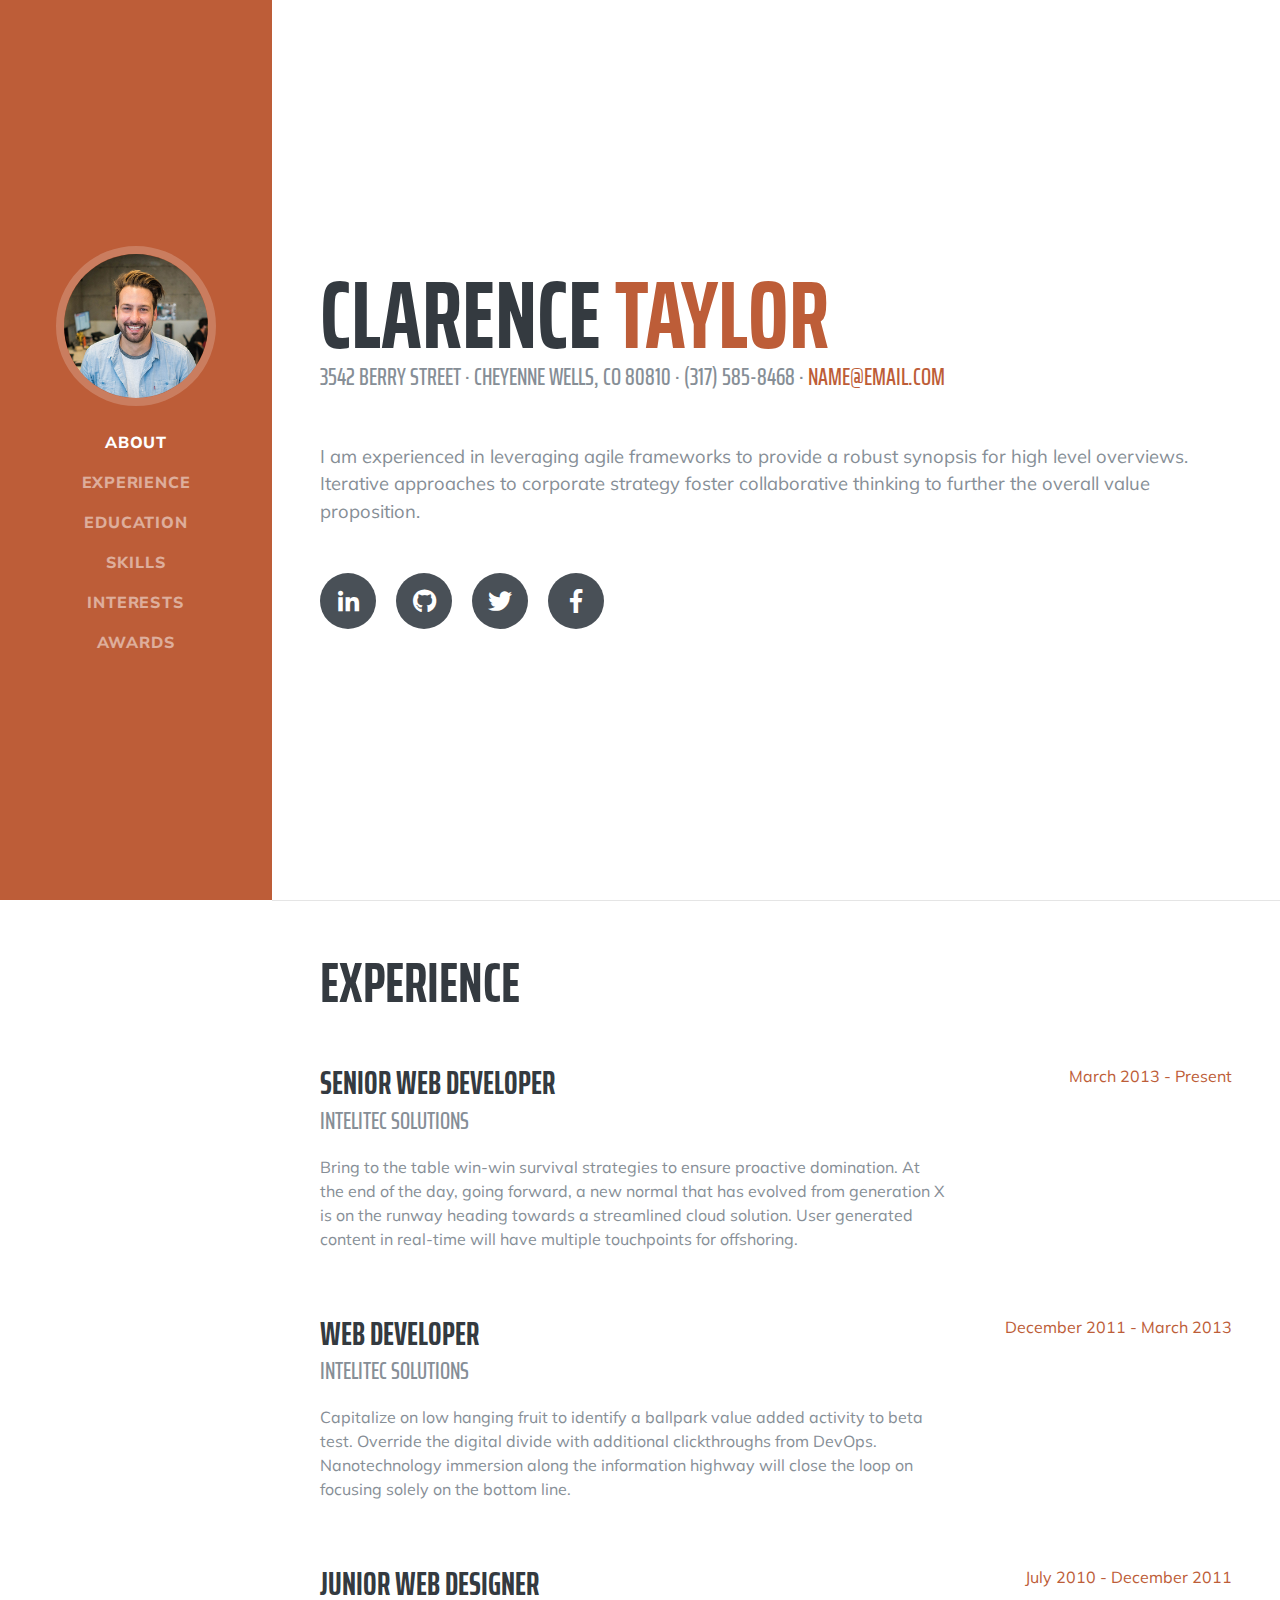
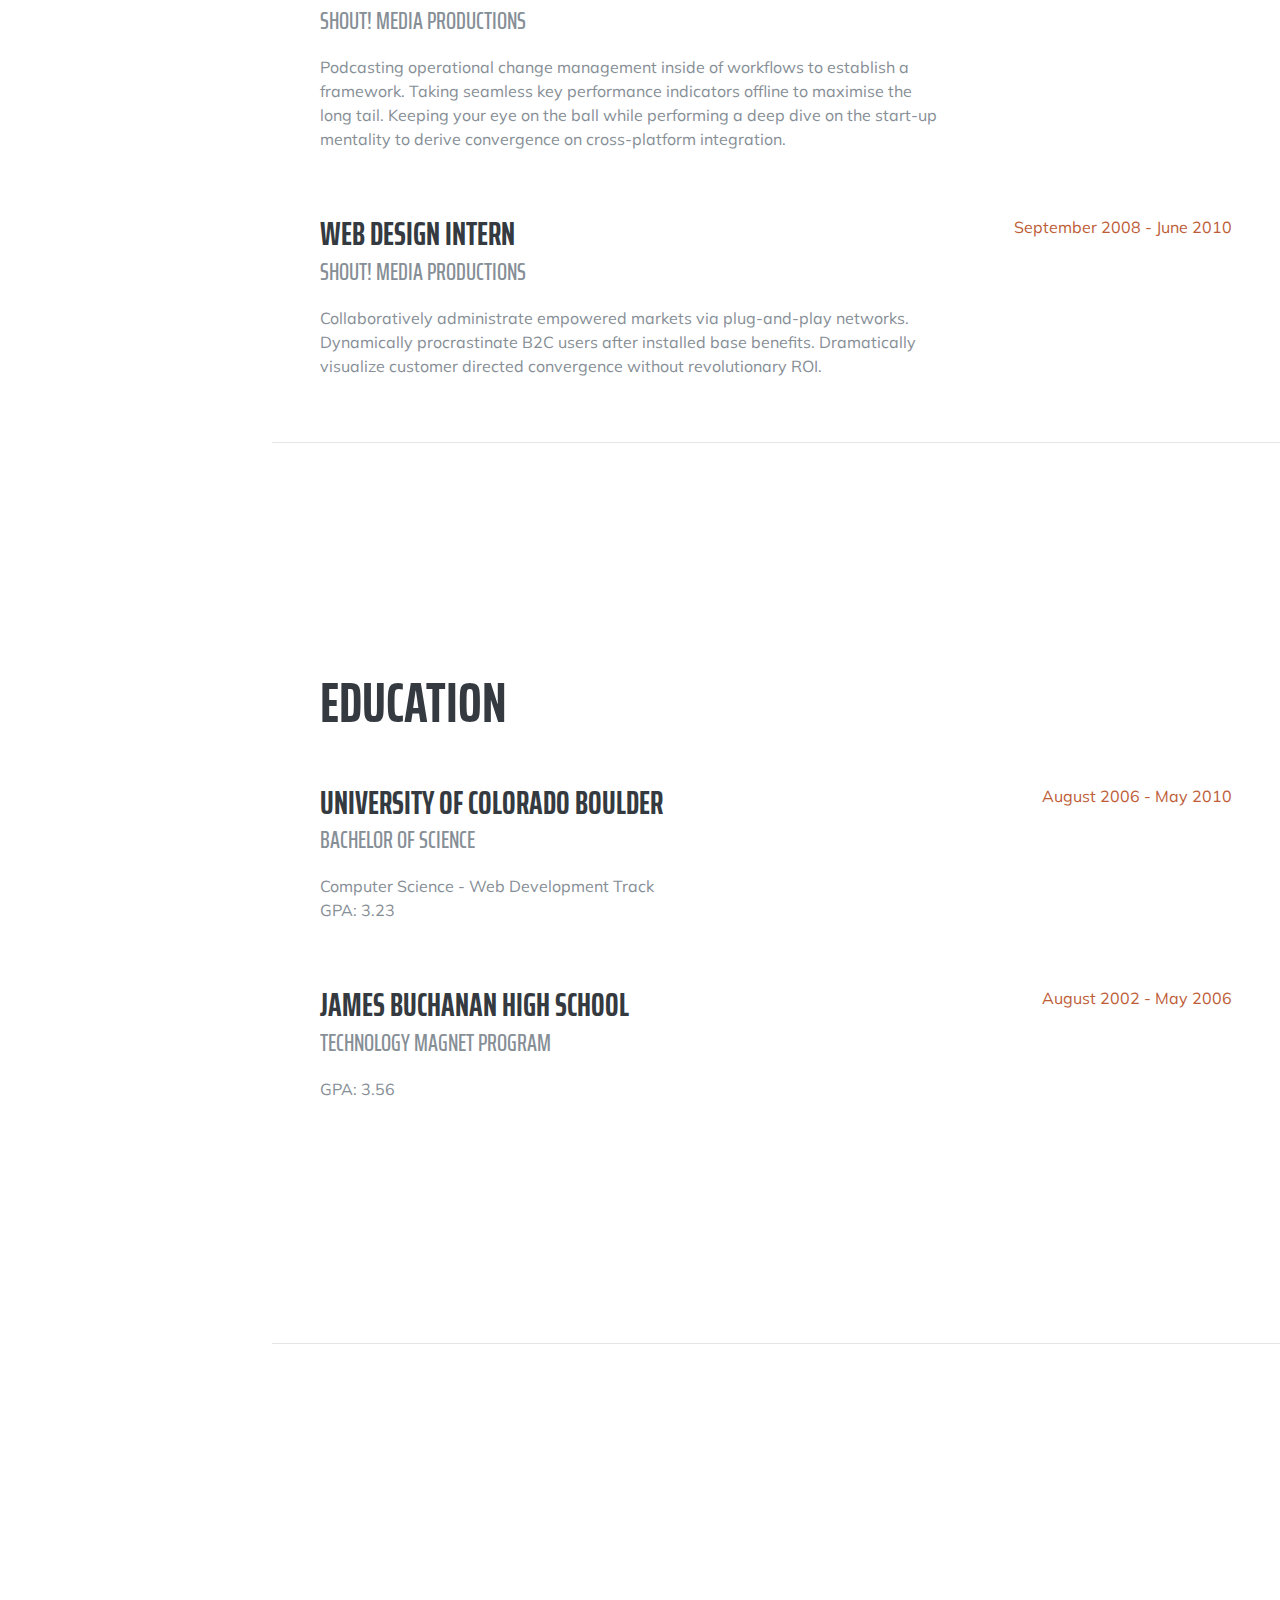
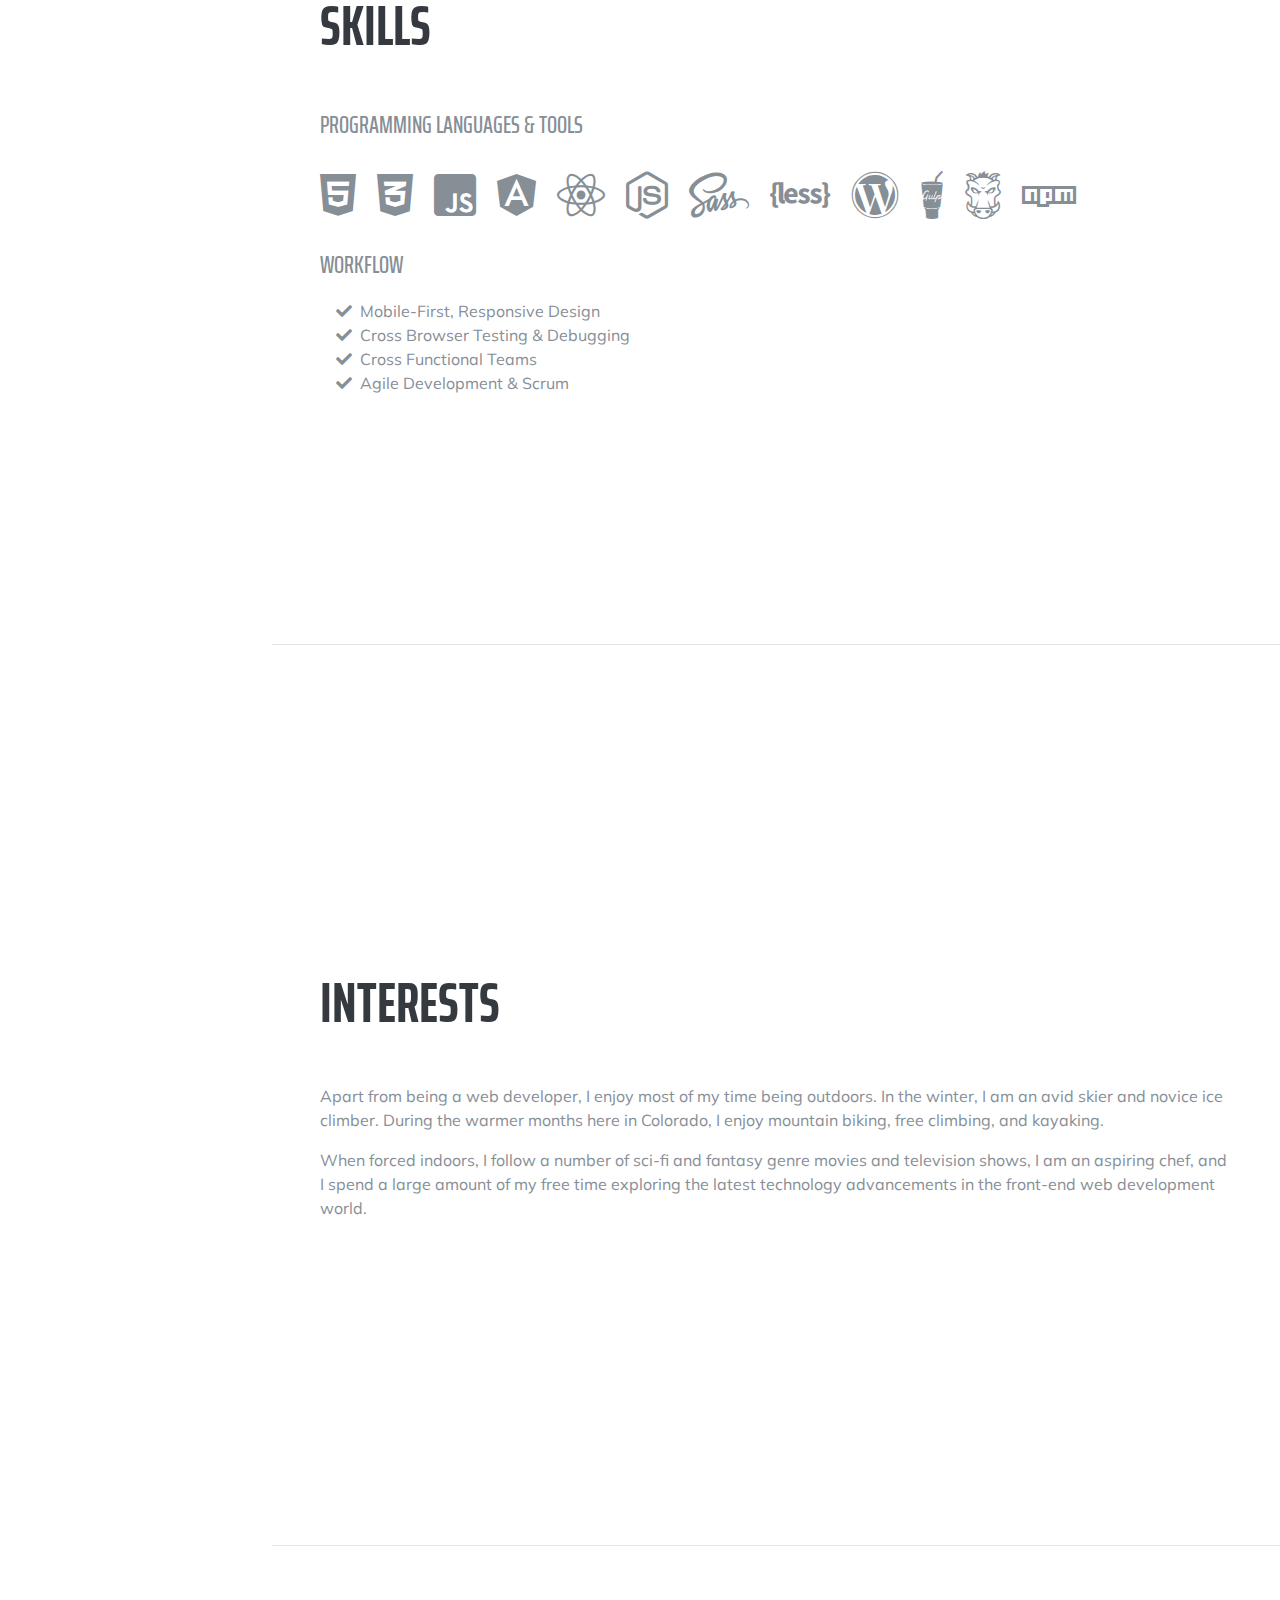
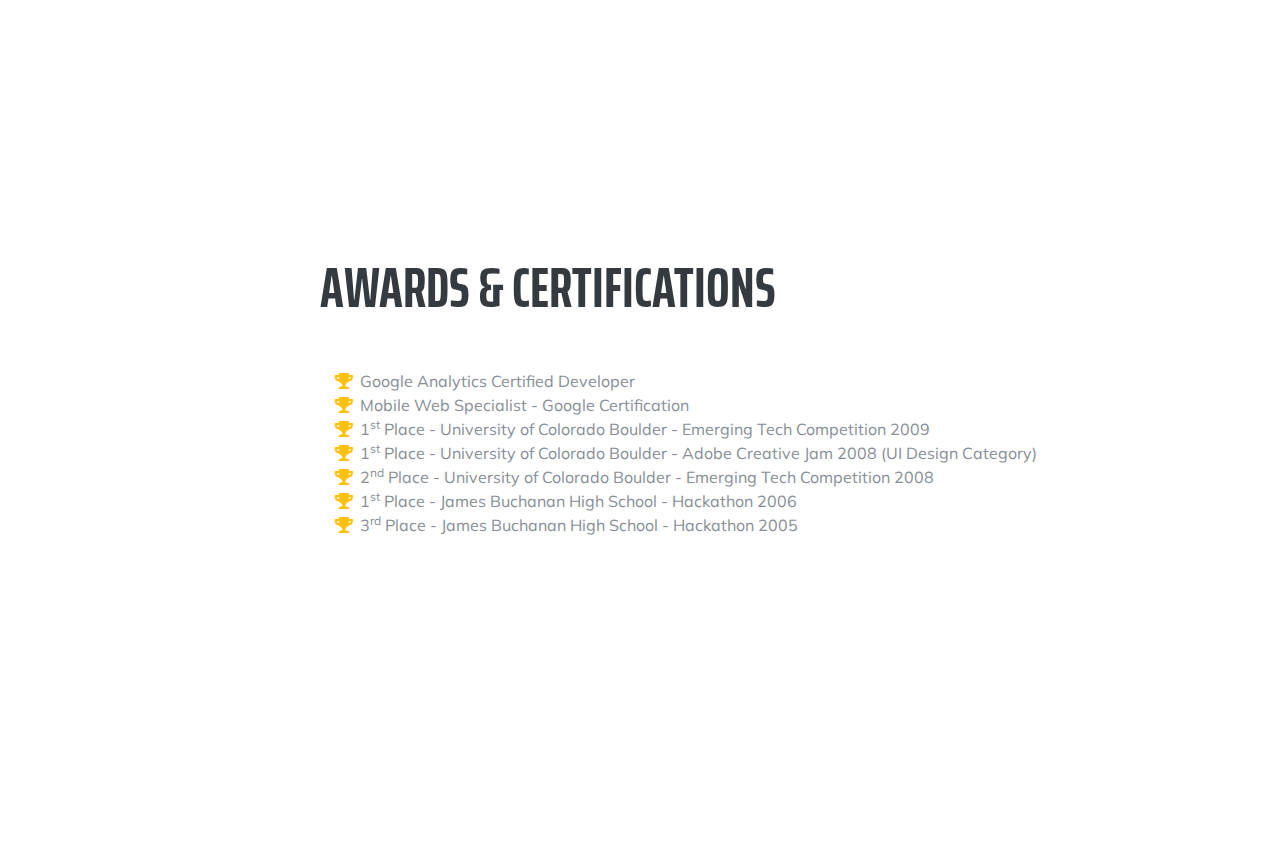
==== index.html @ ae0af5c5 "new web site from bootstrap" ====
<!DOCTYPE html>
<html lang="en">

  <head>

    <meta charset="utf-8">
    <meta name="viewport" content="width=device-width, initial-scale=1, shrink-to-fit=no">
    <meta name="description" content="">
    <meta name="author" content="">

    <title>Resume - Start Bootstrap Theme</title>

    <!-- Bootstrap core CSS -->
    <link href="vendor/bootstrap/css/bootstrap.min.css" rel="stylesheet">

    <!-- Custom fonts for this template -->
    <link href="https://fonts.googleapis.com/css?family=Saira+Extra+Condensed:500,700" rel="stylesheet">
    <link href="https://fonts.googleapis.com/css?family=Muli:400,400i,800,800i" rel="stylesheet">
    <link href="vendor/fontawesome-free/css/all.min.css" rel="stylesheet">

    <!-- Custom styles for this template -->
    <link href="css/resume.min.css" rel="stylesheet">

  </head>

  <body id="page-top">

    <nav class="navbar navbar-expand-lg navbar-dark bg-primary fixed-top" id="sideNav">
      <a class="navbar-brand js-scroll-trigger" href="#page-top">
        <span class="d-block d-lg-none">Clarence Taylor</span>
        <span class="d-none d-lg-block">
          <img class="img-fluid img-profile rounded-circle mx-auto mb-2" src="img/profile.jpg" alt="">
        </span>
      </a>
      <button class="navbar-toggler" type="button" data-toggle="collapse" data-target="#navbarSupportedContent" aria-controls="navbarSupportedContent" aria-expanded="false" aria-label="Toggle navigation">
        <span class="navbar-toggler-icon"></span>
      </button>
      <div class="collapse navbar-collapse" id="navbarSupportedContent">
        <ul class="navbar-nav">
          <li class="nav-item">
            <a class="nav-link js-scroll-trigger" href="#about">About</a>
          </li>
          <li class="nav-item">
            <a class="nav-link js-scroll-trigger" href="#experience">Experience</a>
          </li>
          <li class="nav-item">
            <a class="nav-link js-scroll-trigger" href="#education">Education</a>
          </li>
          <li class="nav-item">
            <a class="nav-link js-scroll-trigger" href="#skills">Skills</a>
          </li>
          <li class="nav-item">
            <a class="nav-link js-scroll-trigger" href="#interests">Interests</a>
          </li>
          <li class="nav-item">
            <a class="nav-link js-scroll-trigger" href="#awards">Awards</a>
          </li>
        </ul>
      </div>
    </nav>

    <div class="container-fluid p-0">

      <section class="resume-section p-3 p-lg-5 d-flex d-column" id="about">
        <div class="my-auto">
          <h1 class="mb-0">Clarence
            <span class="text-primary">Taylor</span>
          </h1>
          <div class="subheading mb-5">3542 Berry Street · Cheyenne Wells, CO 80810 · (317) 585-8468 ·
            <a href="mailto:name@email.com">name@email.com</a>
          </div>
          <p class="lead mb-5">I am experienced in leveraging agile frameworks to provide a robust synopsis for high level overviews. Iterative approaches to corporate strategy foster collaborative thinking to further the overall value proposition.</p>
          <div class="social-icons">
            <a href="#">
              <i class="fab fa-linkedin-in"></i>
            </a>
            <a href="#">
              <i class="fab fa-github"></i>
            </a>
            <a href="#">
              <i class="fab fa-twitter"></i>
            </a>
            <a href="#">
              <i class="fab fa-facebook-f"></i>
            </a>
          </div>
        </div>
      </section>

      <hr class="m-0">

      <section class="resume-section p-3 p-lg-5 d-flex flex-column" id="experience">
        <div class="my-auto">
          <h2 class="mb-5">Experience</h2>

          <div class="resume-item d-flex flex-column flex-md-row mb-5">
            <div class="resume-content mr-auto">
              <h3 class="mb-0">Senior Web Developer</h3>
              <div class="subheading mb-3">Intelitec Solutions</div>
              <p>Bring to the table win-win survival strategies to ensure proactive domination. At the end of the day, going forward, a new normal that has evolved from generation X is on the runway heading towards a streamlined cloud solution. User generated content in real-time will have multiple touchpoints for offshoring.</p>
            </div>
            <div class="resume-date text-md-right">
              <span class="text-primary">March 2013 - Present</span>
            </div>
          </div>

          <div class="resume-item d-flex flex-column flex-md-row mb-5">
            <div class="resume-content mr-auto">
              <h3 class="mb-0">Web Developer</h3>
              <div class="subheading mb-3">Intelitec Solutions</div>
              <p>Capitalize on low hanging fruit to identify a ballpark value added activity to beta test. Override the digital divide with additional clickthroughs from DevOps. Nanotechnology immersion along the information highway will close the loop on focusing solely on the bottom line.</p>
            </div>
            <div class="resume-date text-md-right">
              <span class="text-primary">December 2011 - March 2013</span>
            </div>
          </div>

          <div class="resume-item d-flex flex-column flex-md-row mb-5">
            <div class="resume-content mr-auto">
              <h3 class="mb-0">Junior Web Designer</h3>
              <div class="subheading mb-3">Shout! Media Productions</div>
              <p>Podcasting operational change management inside of workflows to establish a framework. Taking seamless key performance indicators offline to maximise the long tail. Keeping your eye on the ball while performing a deep dive on the start-up mentality to derive convergence on cross-platform integration.</p>
            </div>
            <div class="resume-date text-md-right">
              <span class="text-primary">July 2010 - December 2011</span>
            </div>
          </div>

          <div class="resume-item d-flex flex-column flex-md-row">
            <div class="resume-content mr-auto">
              <h3 class="mb-0">Web Design Intern</h3>
              <div class="subheading mb-3">Shout! Media Productions</div>
              <p>Collaboratively administrate empowered markets via plug-and-play networks. Dynamically procrastinate B2C users after installed base benefits. Dramatically visualize customer directed convergence without revolutionary ROI.</p>
            </div>
            <div class="resume-date text-md-right">
              <span class="text-primary">September 2008 - June 2010</span>
            </div>
          </div>

        </div>

      </section>

      <hr class="m-0">

      <section class="resume-section p-3 p-lg-5 d-flex flex-column" id="education">
        <div class="my-auto">
          <h2 class="mb-5">Education</h2>

          <div class="resume-item d-flex flex-column flex-md-row mb-5">
            <div class="resume-content mr-auto">
              <h3 class="mb-0">University of Colorado Boulder</h3>
              <div class="subheading mb-3">Bachelor of Science</div>
              <div>Computer Science - Web Development Track</div>
              <p>GPA: 3.23</p>
            </div>
            <div class="resume-date text-md-right">
              <span class="text-primary">August 2006 - May 2010</span>
            </div>
          </div>

          <div class="resume-item d-flex flex-column flex-md-row">
            <div class="resume-content mr-auto">
              <h3 class="mb-0">James Buchanan High School</h3>
              <div class="subheading mb-3">Technology Magnet Program</div>
              <p>GPA: 3.56</p>
            </div>
            <div class="resume-date text-md-right">
              <span class="text-primary">August 2002 - May 2006</span>
            </div>
          </div>

        </div>
      </section>

      <hr class="m-0">

      <section class="resume-section p-3 p-lg-5 d-flex flex-column" id="skills">
        <div class="my-auto">
          <h2 class="mb-5">Skills</h2>

          <div class="subheading mb-3">Programming Languages &amp; Tools</div>
          <ul class="list-inline dev-icons">
            <li class="list-inline-item">
              <i class="fab fa-html5"></i>
            </li>
            <li class="list-inline-item">
              <i class="fab fa-css3-alt"></i>
            </li>
            <li class="list-inline-item">
              <i class="fab fa-js-square"></i>
            </li>
            <li class="list-inline-item">
              <i class="fab fa-angular"></i>
            </li>
            <li class="list-inline-item">
              <i class="fab fa-react"></i>
            </li>
            <li class="list-inline-item">
              <i class="fab fa-node-js"></i>
            </li>
            <li class="list-inline-item">
              <i class="fab fa-sass"></i>
            </li>
            <li class="list-inline-item">
              <i class="fab fa-less"></i>
            </li>
            <li class="list-inline-item">
              <i class="fab fa-wordpress"></i>
            </li>
            <li class="list-inline-item">
              <i class="fab fa-gulp"></i>
            </li>
            <li class="list-inline-item">
              <i class="fab fa-grunt"></i>
            </li>
            <li class="list-inline-item">
              <i class="fab fa-npm"></i>
            </li>
          </ul>

          <div class="subheading mb-3">Workflow</div>
          <ul class="fa-ul mb-0">
            <li>
              <i class="fa-li fa fa-check"></i>
              Mobile-First, Responsive Design</li>
            <li>
              <i class="fa-li fa fa-check"></i>
              Cross Browser Testing &amp; Debugging</li>
            <li>
              <i class="fa-li fa fa-check"></i>
              Cross Functional Teams</li>
            <li>
              <i class="fa-li fa fa-check"></i>
              Agile Development &amp; Scrum</li>
          </ul>
        </div>
      </section>

      <hr class="m-0">

      <section class="resume-section p-3 p-lg-5 d-flex flex-column" id="interests">
        <div class="my-auto">
          <h2 class="mb-5">Interests</h2>
          <p>Apart from being a web developer, I enjoy most of my time being outdoors. In the winter, I am an avid skier and novice ice climber. During the warmer months here in Colorado, I enjoy mountain biking, free climbing, and kayaking.</p>
          <p class="mb-0">When forced indoors, I follow a number of sci-fi and fantasy genre movies and television shows, I am an aspiring chef, and I spend a large amount of my free time exploring the latest technology advancements in the front-end web development world.</p>
        </div>
      </section>

      <hr class="m-0">

      <section class="resume-section p-3 p-lg-5 d-flex flex-column" id="awards">
        <div class="my-auto">
          <h2 class="mb-5">Awards &amp; Certifications</h2>
          <ul class="fa-ul mb-0">
            <li>
              <i class="fa-li fa fa-trophy text-warning"></i>
              Google Analytics Certified Developer</li>
            <li>
              <i class="fa-li fa fa-trophy text-warning"></i>
              Mobile Web Specialist - Google Certification</li>
            <li>
              <i class="fa-li fa fa-trophy text-warning"></i>
              1<sup>st</sup>
              Place - University of Colorado Boulder - Emerging Tech Competition 2009</li>
            <li>
              <i class="fa-li fa fa-trophy text-warning"></i>
              1<sup>st</sup>
              Place - University of Colorado Boulder - Adobe Creative Jam 2008 (UI Design Category)</li>
            <li>
              <i class="fa-li fa fa-trophy text-warning"></i>
              2<sup>nd</sup>
              Place - University of Colorado Boulder - Emerging Tech Competition 2008</li>
            <li>
              <i class="fa-li fa fa-trophy text-warning"></i>
              1<sup>st</sup>
              Place - James Buchanan High School - Hackathon 2006</li>
            <li>
              <i class="fa-li fa fa-trophy text-warning"></i>
              3<sup>rd</sup>
              Place - James Buchanan High School - Hackathon 2005</li>
          </ul>
        </div>
      </section>

    </div>

    <!-- Bootstrap core JavaScript -->
    <script src="vendor/jquery/jquery.min.js"></script>
    <script src="vendor/bootstrap/js/bootstrap.bundle.min.js"></script>

    <!-- Plugin JavaScript -->
    <script src="vendor/jquery-easing/jquery.easing.min.js"></script>

    <!-- Custom scripts for this template -->
    <script src="js/resume.min.js"></script>

  </body>

</html>
---- vendor/fontawesome-free/css/all.min.css ----
/*!
 * Font Awesome Free 5.3.1 by @fontawesome - https://fontawesome.com
 * License - https://fontawesome.com/license/free (Icons: CC BY 4.0, Fonts: SIL OFL 1.1, Code: MIT License)
 */
.fa,.fab,.fal,.far,.fas{-moz-osx-font-smoothing:grayscale;-webkit-font-smoothing:antialiased;display:inline-block;font-style:normal;font-variant:normal;text-rendering:auto;line-height:1}.fa-lg{font-size:1.33333em;line-height:.75em;vertical-align:-.0667em}.fa-xs{font-size:.75em}.fa-sm{font-size:.875em}.fa-1x{font-size:1em}.fa-2x{font-size:2em}.fa-3x{font-size:3em}.fa-4x{font-size:4em}.fa-5x{font-size:5em}.fa-6x{font-size:6em}.fa-7x{font-size:7em}.fa-8x{font-size:8em}.fa-9x{font-size:9em}.fa-10x{font-size:10em}.fa-fw{text-align:center;width:1.25em}.fa-ul{list-style-type:none;margin-left:2.5em;padding-left:0}.fa-ul>li{position:relative}.fa-li{left:-2em;position:absolute;text-align:center;width:2em;line-height:inherit}.fa-border{border:.08em solid #eee;border-radius:.1em;padding:.2em .25em .15em}.fa-pull-left{float:left}.fa-pull-right{float:right}.fa.fa-pull-left,.fab.fa-pull-left,.fal.fa-pull-left,.far.fa-pull-left,.fas.fa-pull-left{margin-right:.3em}.fa.fa-pull-right,.fab.fa-pull-right,.fal.fa-pull-right,.far.fa-pull-right,.fas.fa-pull-right{margin-left:.3em}.fa-spin{animation:fa-spin 2s infinite linear}.fa-pulse{animation:fa-spin 1s infinite steps(8)}@keyframes fa-spin{0%{transform:rotate(0deg)}to{transform:rotate(1turn)}}.fa-rotate-90{-ms-filter:"progid:DXImageTransform.Microsoft.BasicImage(rotation=1)";transform:rotate(90deg)}.fa-rotate-180{-ms-filter:"progid:DXImageTransform.Microsoft.BasicImage(rotation=2)";transform:rotate(180deg)}.fa-rotate-270{-ms-filter:"progid:DXImageTransform.Microsoft.BasicImage(rotation=3)";transform:rotate(270deg)}.fa-flip-horizontal{-ms-filter:"progid:DXImageTransform.Microsoft.BasicImage(rotation=0, mirror=1)";transform:scaleX(-1)}.fa-flip-vertical{transform:scaleY(-1)}.fa-flip-horizontal.fa-flip-vertical,.fa-flip-vertical{-ms-filter:"progid:DXImageTransform.Microsoft.BasicImage(rotation=2, mirror=1)"}.fa-flip-horizontal.fa-flip-vertical{transform:scale(-1)}:root .fa-flip-horizontal,:root .fa-flip-vertical,:root .fa-rotate-90,:root .fa-rotate-180,:root .fa-rotate-270{-webkit-filter:none;filter:none}.fa-stack{display:inline-block;height:2em;line-height:2em;position:relative;vertical-align:middle;width:2em}.fa-stack-1x,.fa-stack-2x{left:0;position:absolute;text-align:center;width:100%}.fa-stack-1x{line-height:inherit}.fa-stack-2x{font-size:2em}.fa-inverse{color:#fff}.fa-500px:before{content:"\f26e"}.fa-accessible-icon:before{content:"\f368"}.fa-accusoft:before{content:"\f369"}.fa-ad:before{content:"\f641"}.fa-address-book:before{content:"\f2b9"}.fa-address-card:before{content:"\f2bb"}.fa-adjust:before{content:"\f042"}.fa-adn:before{content:"\f170"}.fa-adversal:before{content:"\f36a"}.fa-affiliatetheme:before{content:"\f36b"}.fa-air-freshener:before{content:"\f5d0"}.fa-algolia:before{content:"\f36c"}.fa-align-center:before{content:"\f037"}.fa-align-justify:before{content:"\f039"}.fa-align-left:before{content:"\f036"}.fa-align-right:before{content:"\f038"}.fa-alipay:before{content:"\f642"}.fa-allergies:before{content:"\f461"}.fa-amazon:before{content:"\f270"}.fa-amazon-pay:before{content:"\f42c"}.fa-ambulance:before{content:"\f0f9"}.fa-american-sign-language-interpreting:before{content:"\f2a3"}.fa-amilia:before{content:"\f36d"}.fa-anchor:before{content:"\f13d"}.fa-android:before{content:"\f17b"}.fa-angellist:before{content:"\f209"}.fa-angle-double-down:before{content:"\f103"}.fa-angle-double-left:before{content:"\f100"}.fa-angle-double-right:before{content:"\f101"}.fa-angle-double-up:before{content:"\f102"}.fa-angle-down:before{content:"\f107"}.fa-angle-left:before{content:"\f104"}.fa-angle-right:before{content:"\f105"}.fa-angle-up:before{content:"\f106"}.fa-angry:before{content:"\f556"}.fa-angrycreative:before{content:"\f36e"}.fa-angular:before{content:"\f420"}.fa-ankh:before{content:"\f644"}.fa-app-store:before{content:"\f36f"}.fa-app-store-ios:before{content:"\f370"}.fa-apper:before{content:"\f371"}.fa-apple:before{content:"\f179"}.fa-apple-alt:before{content:"\f5d1"}.fa-apple-pay:before{content:"\f415"}.fa-archive:before{content:"\f187"}.fa-archway:before{content:"\f557"}.fa-arrow-alt-circle-down:before{content:"\f358"}.fa-arrow-alt-circle-left:before{content:"\f359"}.fa-arrow-alt-circle-right:before{content:"\f35a"}.fa-arrow-alt-circle-up:before{content:"\f35b"}.fa-arrow-circle-down:before{content:"\f0ab"}.fa-arrow-circle-left:before{content:"\f0a8"}.fa-arrow-circle-right:before{content:"\f0a9"}.fa-arrow-circle-up:before{content:"\f0aa"}.fa-arrow-down:before{content:"\f063"}.fa-arrow-left:before{content:"\f060"}.fa-arrow-right:before{content:"\f061"}.fa-arrow-up:before{content:"\f062"}.fa-arrows-alt:before{content:"\f0b2"}.fa-arrows-alt-h:before{content:"\f337"}.fa-arrows-alt-v:before{content:"\f338"}.fa-assistive-listening-systems:before{content:"\f2a2"}.fa-asterisk:before{content:"\f069"}.fa-asymmetrik:before{content:"\f372"}.fa-at:before{content:"\f1fa"}.fa-atlas:before{content:"\f558"}.fa-atom:before{content:"\f5d2"}.fa-audible:before{content:"\f373"}.fa-audio-description:before{content:"\f29e"}.fa-autoprefixer:before{content:"\f41c"}.fa-avianex:before{content:"\f374"}.fa-aviato:before{content:"\f421"}.fa-award:before{content:"\f559"}.fa-aws:before{content:"\f375"}.fa-backspace:before{content:"\f55a"}.fa-backward:before{content:"\f04a"}.fa-balance-scale:before{content:"\f24e"}.fa-ban:before{content:"\f05e"}.fa-band-aid:before{content:"\f462"}.fa-bandcamp:before{content:"\f2d5"}.fa-barcode:before{content:"\f02a"}.fa-bars:before{content:"\f0c9"}.fa-baseball-ball:before{content:"\f433"}.fa-basketball-ball:before{content:"\f434"}.fa-bath:before{content:"\f2cd"}.fa-battery-empty:before{content:"\f244"}.fa-battery-full:before{content:"\f240"}.fa-battery-half:before{content:"\f242"}.fa-battery-quarter:before{content:"\f243"}.fa-battery-three-quarters:before{content:"\f241"}.fa-bed:before{content:"\f236"}.fa-beer:before{content:"\f0fc"}.fa-behance:before{content:"\f1b4"}.fa-behance-square:before{content:"\f1b5"}.fa-bell:before{content:"\f0f3"}.fa-bell-slash:before{content:"\f1f6"}.fa-bezier-curve:before{content:"\f55b"}.fa-bible:before{content:"\f647"}.fa-bicycle:before{content:"\f206"}.fa-bimobject:before{content:"\f378"}.fa-binoculars:before{content:"\f1e5"}.fa-birthday-cake:before{content:"\f1fd"}.fa-bitbucket:before{content:"\f171"}.fa-bitcoin:before{content:"\f379"}.fa-bity:before{content:"\f37a"}.fa-black-tie:before{content:"\f27e"}.fa-blackberry:before{content:"\f37b"}.fa-blender:before{content:"\f517"}.fa-blind:before{content:"\f29d"}.fa-blogger:before{content:"\f37c"}.fa-blogger-b:before{content:"\f37d"}.fa-bluetooth:before{content:"\f293"}.fa-bluetooth-b:before{content:"\f294"}.fa-bold:before{content:"\f032"}.fa-bolt:before{content:"\f0e7"}.fa-bomb:before{content:"\f1e2"}.fa-bone:before{content:"\f5d7"}.fa-bong:before{content:"\f55c"}.fa-book:before{content:"\f02d"}.fa-book-open:before{content:"\f518"}.fa-book-reader:before{content:"\f5da"}.fa-bookmark:before{content:"\f02e"}.fa-bowling-ball:before{content:"\f436"}.fa-box:before{content:"\f466"}.fa-box-open:before{content:"\f49e"}.fa-boxes:before{content:"\f468"}.fa-braille:before{content:"\f2a1"}.fa-brain:before{content:"\f5dc"}.fa-briefcase:before{content:"\f0b1"}.fa-briefcase-medical:before{content:"\f469"}.fa-broadcast-tower:before{content:"\f519"}.fa-broom:before{content:"\f51a"}.fa-brush:before{content:"\f55d"}.fa-btc:before{content:"\f15a"}.fa-bug:before{content:"\f188"}.fa-building:before{content:"\f1ad"}.fa-bullhorn:before{content:"\f0a1"}.fa-bullseye:before{content:"\f140"}.fa-burn:before{content:"\f46a"}.fa-buromobelexperte:before{content:"\f37f"}.fa-bus:before{content:"\f207"}.fa-bus-alt:before{content:"\f55e"}.fa-business-time:before{content:"\f64a"}.fa-buysellads:before{content:"\f20d"}.fa-calculator:before{content:"\f1ec"}.fa-calendar:before{content:"\f133"}.fa-calendar-alt:before{content:"\f073"}.fa-calendar-check:before{content:"\f274"}.fa-calendar-minus:before{content:"\f272"}.fa-calendar-plus:before{content:"\f271"}.fa-calendar-times:before{content:"\f273"}.fa-camera:before{content:"\f030"}.fa-camera-retro:before{content:"\f083"}.fa-cannabis:before{content:"\f55f"}.fa-capsules:before{content:"\f46b"}.fa-car:before{content:"\f1b9"}.fa-car-alt:before{content:"\f5de"}.fa-car-battery:before{content:"\f5df"}.fa-car-crash:before{content:"\f5e1"}.fa-car-side:before{content:"\f5e4"}.fa-caret-down:before{content:"\f0d7"}.fa-caret-left:before{content:"\f0d9"}.fa-caret-right:before{content:"\f0da"}.fa-caret-square-down:before{content:"\f150"}.fa-caret-square-left:before{content:"\f191"}.fa-caret-square-right:before{content:"\f152"}.fa-caret-square-up:before{content:"\f151"}.fa-caret-up:before{content:"\f0d8"}.fa-cart-arrow-down:before{content:"\f218"}.fa-cart-plus:before{content:"\f217"}.fa-cc-amazon-pay:before{content:"\f42d"}.fa-cc-amex:before{content:"\f1f3"}.fa-cc-apple-pay:before{content:"\f416"}.fa-cc-diners-club:before{content:"\f24c"}.fa-cc-discover:before{content:"\f1f2"}.fa-cc-jcb:before{content:"\f24b"}.fa-cc-mastercard:before{content:"\f1f1"}.fa-cc-paypal:before{content:"\f1f4"}.fa-cc-stripe:before{content:"\f1f5"}.fa-cc-visa:before{content:"\f1f0"}.fa-centercode:before{content:"\f380"}.fa-certificate:before{content:"\f0a3"}.fa-chalkboard:before{content:"\f51b"}.fa-chalkboard-teacher:before{content:"\f51c"}.fa-charging-station:before{content:"\f5e7"}.fa-chart-area:before{content:"\f1fe"}.fa-chart-bar:before{content:"\f080"}.fa-chart-line:before{content:"\f201"}.fa-chart-pie:before{content:"\f200"}.fa-check:before{content:"\f00c"}.fa-check-circle:before{content:"\f058"}.fa-check-double:before{content:"\f560"}.fa-check-square:before{content:"\f14a"}.fa-chess:before{content:"\f439"}.fa-chess-bishop:before{content:"\f43a"}.fa-chess-board:before{content:"\f43c"}.fa-chess-king:before{content:"\f43f"}.fa-chess-knight:before{content:"\f441"}.fa-chess-pawn:before{content:"\f443"}.fa-chess-queen:before{content:"\f445"}.fa-chess-rook:before{content:"\f447"}.fa-chevron-circle-down:before{content:"\f13a"}.fa-chevron-circle-left:before{content:"\f137"}.fa-chevron-circle-right:before{content:"\f138"}.fa-chevron-circle-up:before{content:"\f139"}.fa-chevron-down:before{content:"\f078"}.fa-chevron-left:before{content:"\f053"}.fa-chevron-right:before{content:"\f054"}.fa-chevron-up:before{content:"\f077"}.fa-child:before{content:"\f1ae"}.fa-chrome:before{content:"\f268"}.fa-church:before{content:"\f51d"}.fa-circle:before{content:"\f111"}.fa-circle-notch:before{content:"\f1ce"}.fa-city:before{content:"\f64f"}.fa-clipboard:before{content:"\f328"}.fa-clipboard-check:before{content:"\f46c"}.fa-clipboard-list:before{content:"\f46d"}.fa-clock:before{content:"\f017"}.fa-clone:before{content:"\f24d"}.fa-closed-captioning:before{content:"\f20a"}.fa-cloud:before{content:"\f0c2"}.fa-cloud-download-alt:before{content:"\f381"}.fa-cloud-upload-alt:before{content:"\f382"}.fa-cloudscale:before{content:"\f383"}.fa-cloudsmith:before{content:"\f384"}.fa-cloudversify:before{content:"\f385"}.fa-cocktail:before{content:"\f561"}.fa-code:before{content:"\f121"}.fa-code-branch:before{content:"\f126"}.fa-codepen:before{content:"\f1cb"}.fa-codiepie:before{content:"\f284"}.fa-coffee:before{content:"\f0f4"}.fa-cog:before{content:"\f013"}.fa-cogs:before{content:"\f085"}.fa-coins:before{content:"\f51e"}.fa-columns:before{content:"\f0db"}.fa-comment:before{content:"\f075"}.fa-comment-alt:before{content:"\f27a"}.fa-comment-dollar:before{content:"\f651"}.fa-comment-dots:before{content:"\f4ad"}.fa-comment-slash:before{content:"\f4b3"}.fa-comments:before{content:"\f086"}.fa-comments-dollar:before{content:"\f653"}.fa-compact-disc:before{content:"\f51f"}.fa-compass:before{content:"\f14e"}.fa-compress:before{content:"\f066"}.fa-concierge-bell:before{content:"\f562"}.fa-connectdevelop:before{content:"\f20e"}.fa-contao:before{content:"\f26d"}.fa-cookie:before{content:"\f563"}.fa-cookie-bite:before{content:"\f564"}.fa-copy:before{content:"\f0c5"}.fa-copyright:before{content:"\f1f9"}.fa-couch:before{content:"\f4b8"}.fa-cpanel:before{content:"\f388"}.fa-creative-commons:before{content:"\f25e"}.fa-creative-commons-by:before{content:"\f4e7"}.fa-creative-commons-nc:before{content:"\f4e8"}.fa-creative-commons-nc-eu:before{content:"\f4e9"}.fa-creative-commons-nc-jp:before{content:"\f4ea"}.fa-creative-commons-nd:before{content:"\f4eb"}.fa-creative-commons-pd:before{content:"\f4ec"}.fa-creative-commons-pd-alt:before{content:"\f4ed"}.fa-creative-commons-remix:before{content:"\f4ee"}.fa-creative-commons-sa:before{content:"\f4ef"}.fa-creative-commons-sampling:before{content:"\f4f0"}.fa-creative-commons-sampling-plus:before{content:"\f4f1"}.fa-creative-commons-share:before{content:"\f4f2"}.fa-credit-card:before{content:"\f09d"}.fa-crop:before{content:"\f125"}.fa-crop-alt:before{content:"\f565"}.fa-cross:before{content:"\f654"}.fa-crosshairs:before{content:"\f05b"}.fa-crow:before{content:"\f520"}.fa-crown:before{content:"\f521"}.fa-css3:before{content:"\f13c"}.fa-css3-alt:before{content:"\f38b"}.fa-cube:before{content:"\f1b2"}.fa-cubes:before{content:"\f1b3"}.fa-cut:before{content:"\f0c4"}.fa-cuttlefish:before{content:"\f38c"}.fa-d-and-d:before{content:"\f38d"}.fa-dashcube:before{content:"\f210"}.fa-database:before{content:"\f1c0"}.fa-deaf:before{content:"\f2a4"}.fa-delicious:before{content:"\f1a5"}.fa-deploydog:before{content:"\f38e"}.fa-deskpro:before{content:"\f38f"}.fa-desktop:before{content:"\f108"}.fa-deviantart:before{content:"\f1bd"}.fa-dharmachakra:before{content:"\f655"}.fa-diagnoses:before{content:"\f470"}.fa-dice:before{content:"\f522"}.fa-dice-five:before{content:"\f523"}.fa-dice-four:before{content:"\f524"}.fa-dice-one:before{content:"\f525"}.fa-dice-six:before{content:"\f526"}.fa-dice-three:before{content:"\f527"}.fa-dice-two:before{content:"\f528"}.fa-digg:before{content:"\f1a6"}.fa-digital-ocean:before{content:"\f391"}.fa-digital-tachograph:before{content:"\f566"}.fa-directions:before{content:"\f5eb"}.fa-discord:before{content:"\f392"}.fa-discourse:before{content:"\f393"}.fa-divide:before{content:"\f529"}.fa-dizzy:before{content:"\f567"}.fa-dna:before{content:"\f471"}.fa-dochub:before{content:"\f394"}.fa-docker:before{content:"\f395"}.fa-dollar-sign:before{content:"\f155"}.fa-dolly:before{content:"\f472"}.fa-dolly-flatbed:before{content:"\f474"}.fa-donate:before{content:"\f4b9"}.fa-door-closed:before{content:"\f52a"}.fa-door-open:before{content:"\f52b"}.fa-dot-circle:before{content:"\f192"}.fa-dove:before{content:"\f4ba"}.fa-download:before{content:"\f019"}.fa-draft2digital:before{content:"\f396"}.fa-drafting-compass:before{content:"\f568"}.fa-draw-polygon:before{content:"\f5ee"}.fa-dribbble:before{content:"\f17d"}.fa-dribbble-square:before{content:"\f397"}.fa-dropbox:before{content:"\f16b"}.fa-drum:before{content:"\f569"}.fa-drum-steelpan:before{content:"\f56a"}.fa-drupal:before{content:"\f1a9"}.fa-dumbbell:before{content:"\f44b"}.fa-dyalog:before{content:"\f399"}.fa-earlybirds:before{content:"\f39a"}.fa-ebay:before{content:"\f4f4"}.fa-edge:before{content:"\f282"}.fa-edit:before{content:"\f044"}.fa-eject:before{content:"\f052"}.fa-elementor:before{content:"\f430"}.fa-ellipsis-h:before{content:"\f141"}.fa-ellipsis-v:before{content:"\f142"}.fa-ello:before{content:"\f5f1"}.fa-ember:before{content:"\f423"}.fa-empire:before{content:"\f1d1"}.fa-envelope:before{content:"\f0e0"}.fa-envelope-open:before{content:"\f2b6"}.fa-envelope-open-text:before{content:"\f658"}.fa-envelope-square:before{content:"\f199"}.fa-envira:before{content:"\f299"}.fa-equals:before{content:"\f52c"}.fa-eraser:before{content:"\f12d"}.fa-erlang:before{content:"\f39d"}.fa-ethereum:before{content:"\f42e"}.fa-etsy:before{content:"\f2d7"}.fa-euro-sign:before{content:"\f153"}.fa-exchange-alt:before{content:"\f362"}.fa-exclamation:before{content:"\f12a"}.fa-exclamation-circle:before{content:"\f06a"}.fa-exclamation-triangle:before{content:"\f071"}.fa-expand:before{content:"\f065"}.fa-expand-arrows-alt:before{content:"\f31e"}.fa-expeditedssl:before{content:"\f23e"}.fa-external-link-alt:before{content:"\f35d"}.fa-external-link-square-alt:before{content:"\f360"}.fa-eye:before{content:"\f06e"}.fa-eye-dropper:before{content:"\f1fb"}.fa-eye-slash:before{content:"\f070"}.fa-facebook:before{content:"\f09a"}.fa-facebook-f:before{content:"\f39e"}.fa-facebook-messenger:before{content:"\f39f"}.fa-facebook-square:before{content:"\f082"}.fa-fast-backward:before{content:"\f049"}.fa-fast-forward:before{content:"\f050"}.fa-fax:before{content:"\f1ac"}.fa-feather:before{content:"\f52d"}.fa-feather-alt:before{content:"\f56b"}.fa-female:before{content:"\f182"}.fa-fighter-jet:before{content:"\f0fb"}.fa-file:before{content:"\f15b"}.fa-file-alt:before{content:"\f15c"}.fa-file-archive:before{content:"\f1c6"}.fa-file-audio:before{content:"\f1c7"}.fa-file-code:before{content:"\f1c9"}.fa-file-contract:before{content:"\f56c"}.fa-file-download:before{content:"\f56d"}.fa-file-excel:before{content:"\f1c3"}.fa-file-export:before{content:"\f56e"}.fa-file-image:before{content:"\f1c5"}.fa-file-import:before{content:"\f56f"}.fa-file-invoice:before{content:"\f570"}.fa-file-invoice-dollar:before{content:"\f571"}.fa-file-medical:before{content:"\f477"}.fa-file-medical-alt:before{content:"\f478"}.fa-file-pdf:before{content:"\f1c1"}.fa-file-powerpoint:before{content:"\f1c4"}.fa-file-prescription:before{content:"\f572"}.fa-file-signature:before{content:"\f573"}.fa-file-upload:before{content:"\f574"}.fa-file-video:before{content:"\f1c8"}.fa-file-word:before{content:"\f1c2"}.fa-fill:before{content:"\f575"}.fa-fill-drip:before{content:"\f576"}.fa-film:before{content:"\f008"}.fa-filter:before{content:"\f0b0"}.fa-fingerprint:before{content:"\f577"}.fa-fire:before{content:"\f06d"}.fa-fire-extinguisher:before{content:"\f134"}.fa-firefox:before{content:"\f269"}.fa-first-aid:before{content:"\f479"}.fa-first-order:before{content:"\f2b0"}.fa-first-order-alt:before{content:"\f50a"}.fa-firstdraft:before{content:"\f3a1"}.fa-fish:before{content:"\f578"}.fa-flag:before{content:"\f024"}.fa-flag-checkered:before{content:"\f11e"}.fa-flask:before{content:"\f0c3"}.fa-flickr:before{content:"\f16e"}.fa-flipboard:before{content:"\f44d"}.fa-flushed:before{content:"\f579"}.fa-fly:before{content:"\f417"}.fa-folder:before{content:"\f07b"}.fa-folder-minus:before{content:"\f65d"}.fa-folder-open:before{content:"\f07c"}.fa-folder-plus:before{content:"\f65e"}.fa-font:before{content:"\f031"}.fa-font-awesome:before{content:"\f2b4"}.fa-font-awesome-alt:before{content:"\f35c"}.fa-font-awesome-flag:before{content:"\f425"}.fa-font-awesome-logo-full:before{content:"\f4e6"}.fa-fonticons:before{content:"\f280"}.fa-fonticons-fi:before{content:"\f3a2"}.fa-football-ball:before{content:"\f44e"}.fa-fort-awesome:before{content:"\f286"}.fa-fort-awesome-alt:before{content:"\f3a3"}.fa-forumbee:before{content:"\f211"}.fa-forward:before{content:"\f04e"}.fa-foursquare:before{content:"\f180"}.fa-free-code-camp:before{content:"\f2c5"}.fa-freebsd:before{content:"\f3a4"}.fa-frog:before{content:"\f52e"}.fa-frown:before{content:"\f119"}.fa-frown-open:before{content:"\f57a"}.fa-fulcrum:before{content:"\f50b"}.fa-funnel-dollar:before{content:"\f662"}.fa-futbol:before{content:"\f1e3"}.fa-galactic-republic:before{content:"\f50c"}.fa-galactic-senate:before{content:"\f50d"}.fa-gamepad:before{content:"\f11b"}.fa-gas-pump:before{content:"\f52f"}.fa-gavel:before{content:"\f0e3"}.fa-gem:before{content:"\f3a5"}.fa-genderless:before{content:"\f22d"}.fa-get-pocket:before{content:"\f265"}.fa-gg:before{content:"\f260"}.fa-gg-circle:before{content:"\f261"}.fa-gift:before{content:"\f06b"}.fa-git:before{content:"\f1d3"}.fa-git-square:before{content:"\f1d2"}.fa-github:before{content:"\f09b"}.fa-github-alt:before{content:"\f113"}.fa-github-square:before{content:"\f092"}.fa-gitkraken:before{content:"\f3a6"}.fa-gitlab:before{content:"\f296"}.fa-gitter:before{content:"\f426"}.fa-glass-martini:before{content:"\f000"}.fa-glass-martini-alt:before{content:"\f57b"}.fa-glasses:before{content:"\f530"}.fa-glide:before{content:"\f2a5"}.fa-glide-g:before{content:"\f2a6"}.fa-globe:before{content:"\f0ac"}.fa-globe-africa:before{content:"\f57c"}.fa-globe-americas:before{content:"\f57d"}.fa-globe-asia:before{content:"\f57e"}.fa-gofore:before{content:"\f3a7"}.fa-golf-ball:before{content:"\f450"}.fa-goodreads:before{content:"\f3a8"}.fa-goodreads-g:before{content:"\f3a9"}.fa-google:before{content:"\f1a0"}.fa-google-drive:before{content:"\f3aa"}.fa-google-play:before{content:"\f3ab"}.fa-google-plus:before{content:"\f2b3"}.fa-google-plus-g:before{content:"\f0d5"}.fa-google-plus-square:before{content:"\f0d4"}.fa-google-wallet:before{content:"\f1ee"}.fa-gopuram:before{content:"\f664"}.fa-graduation-cap:before{content:"\f19d"}.fa-gratipay:before{content:"\f184"}.fa-grav:before{content:"\f2d6"}.fa-greater-than:before{content:"\f531"}.fa-greater-than-equal:before{content:"\f532"}.fa-grimace:before{content:"\f57f"}.fa-grin:before{content:"\f580"}.fa-grin-alt:before{content:"\f581"}.fa-grin-beam:before{content:"\f582"}.fa-grin-beam-sweat:before{content:"\f583"}.fa-grin-hearts:before{content:"\f584"}.fa-grin-squint:before{content:"\f585"}.fa-grin-squint-tears:before{content:"\f586"}.fa-grin-stars:before{content:"\f587"}.fa-grin-tears:before{content:"\f588"}.fa-grin-tongue:before{content:"\f589"}.fa-grin-tongue-squint:before{content:"\f58a"}.fa-grin-tongue-wink:before{content:"\f58b"}.fa-grin-wink:before{content:"\f58c"}.fa-grip-horizontal:before{content:"\f58d"}.fa-grip-vertical:before{content:"\f58e"}.fa-gripfire:before{content:"\f3ac"}.fa-grunt:before{content:"\f3ad"}.fa-gulp:before{content:"\f3ae"}.fa-h-square:before{content:"\f0fd"}.fa-hacker-news:before{content:"\f1d4"}.fa-hacker-news-square:before{content:"\f3af"}.fa-hackerrank:before{content:"\f5f7"}.fa-hamsa:before{content:"\f665"}.fa-hand-holding:before{content:"\f4bd"}.fa-hand-holding-heart:before{content:"\f4be"}.fa-hand-holding-usd:before{content:"\f4c0"}.fa-hand-lizard:before{content:"\f258"}.fa-hand-paper:before{content:"\f256"}.fa-hand-peace:before{content:"\f25b"}.fa-hand-point-down:before{content:"\f0a7"}.fa-hand-point-left:before{content:"\f0a5"}.fa-hand-point-right:before{content:"\f0a4"}.fa-hand-point-up:before{content:"\f0a6"}.fa-hand-pointer:before{content:"\f25a"}.fa-hand-rock:before{content:"\f255"}.fa-hand-scissors:before{content:"\f257"}.fa-hand-spock:before{content:"\f259"}.fa-hands:before{content:"\f4c2"}.fa-hands-helping:before{content:"\f4c4"}.fa-handshake:before{content:"\f2b5"}.fa-hashtag:before{content:"\f292"}.fa-haykal:before{content:"\f666"}.fa-hdd:before{content:"\f0a0"}.fa-heading:before{content:"\f1dc"}.fa-headphones:before{content:"\f025"}.fa-headphones-alt:before{content:"\f58f"}.fa-headset:before{content:"\f590"}.fa-heart:before{content:"\f004"}.fa-heartbeat:before{content:"\f21e"}.fa-helicopter:before{content:"\f533"}.fa-highlighter:before{content:"\f591"}.fa-hips:before{content:"\f452"}.fa-hire-a-helper:before{content:"\f3b0"}.fa-history:before{content:"\f1da"}.fa-hockey-puck:before{content:"\f453"}.fa-home:before{content:"\f015"}.fa-hooli:before{content:"\f427"}.fa-hornbill:before{content:"\f592"}.fa-hospital:before{content:"\f0f8"}.fa-hospital-alt:before{content:"\f47d"}.fa-hospital-symbol:before{content:"\f47e"}.fa-hot-tub:before{content:"\f593"}.fa-hotel:before{content:"\f594"}.fa-hotjar:before{content:"\f3b1"}.fa-hourglass:before{content:"\f254"}.fa-hourglass-end:before{content:"\f253"}.fa-hourglass-half:before{content:"\f252"}.fa-hourglass-start:before{content:"\f251"}.fa-houzz:before{content:"\f27c"}.fa-html5:before{content:"\f13b"}.fa-hubspot:before{content:"\f3b2"}.fa-i-cursor:before{content:"\f246"}.fa-id-badge:before{content:"\f2c1"}.fa-id-card:before{content:"\f2c2"}.fa-id-card-alt:before{content:"\f47f"}.fa-image:before{content:"\f03e"}.fa-images:before{content:"\f302"}.fa-imdb:before{content:"\f2d8"}.fa-inbox:before{content:"\f01c"}.fa-indent:before{content:"\f03c"}.fa-industry:before{content:"\f275"}.fa-infinity:before{content:"\f534"}.fa-info:before{content:"\f129"}.fa-info-circle:before{content:"\f05a"}.fa-instagram:before{content:"\f16d"}.fa-internet-explorer:before{content:"\f26b"}.fa-ioxhost:before{content:"\f208"}.fa-italic:before{content:"\f033"}.fa-itunes:before{content:"\f3b4"}.fa-itunes-note:before{content:"\f3b5"}.fa-java:before{content:"\f4e4"}.fa-jedi:before{content:"\f669"}.fa-jedi-order:before{content:"\f50e"}.fa-jenkins:before{content:"\f3b6"}.fa-joget:before{content:"\f3b7"}.fa-joint:before{content:"\f595"}.fa-joomla:before{content:"\f1aa"}.fa-journal-whills:before{content:"\f66a"}.fa-js:before{content:"\f3b8"}.fa-js-square:before{content:"\f3b9"}.fa-jsfiddle:before{content:"\f1cc"}.fa-kaaba:before{content:"\f66b"}.fa-kaggle:before{content:"\f5fa"}.fa-key:before{content:"\f084"}.fa-keybase:before{content:"\f4f5"}.fa-keyboard:before{content:"\f11c"}.fa-keycdn:before{content:"\f3ba"}.fa-khanda:before{content:"\f66d"}.fa-kickstarter:before{content:"\f3bb"}.fa-kickstarter-k:before{content:"\f3bc"}.fa-kiss:before{content:"\f596"}.fa-kiss-beam:before{content:"\f597"}.fa-kiss-wink-heart:before{content:"\f598"}.fa-kiwi-bird:before{content:"\f535"}.fa-korvue:before{content:"\f42f"}.fa-landmark:before{content:"\f66f"}.fa-language:before{content:"\f1ab"}.fa-laptop:before{content:"\f109"}.fa-laptop-code:before{content:"\f5fc"}.fa-laravel:before{content:"\f3bd"}.fa-lastfm:before{content:"\f202"}.fa-lastfm-square:before{content:"\f203"}.fa-laugh:before{content:"\f599"}.fa-laugh-beam:before{content:"\f59a"}.fa-laugh-squint:before{content:"\f59b"}.fa-laugh-wink:before{content:"\f59c"}.fa-layer-group:before{content:"\f5fd"}.fa-leaf:before{content:"\f06c"}.fa-leanpub:before{content:"\f212"}.fa-lemon:before{content:"\f094"}.fa-less:before{content:"\f41d"}.fa-less-than:before{content:"\f536"}.fa-less-than-equal:before{content:"\f537"}.fa-level-down-alt:before{content:"\f3be"}.fa-level-up-alt:before{content:"\f3bf"}.fa-life-ring:before{content:"\f1cd"}.fa-lightbulb:before{content:"\f0eb"}.fa-line:before{content:"\f3c0"}.fa-link:before{content:"\f0c1"}.fa-linkedin:before{content:"\f08c"}.fa-linkedin-in:before{content:"\f0e1"}.fa-linode:before{content:"\f2b8"}.fa-linux:before{content:"\f17c"}.fa-lira-sign:before{content:"\f195"}.fa-list:before{content:"\f03a"}.fa-list-alt:before{content:"\f022"}.fa-list-ol:before{content:"\f0cb"}.fa-list-ul:before{content:"\f0ca"}.fa-location-arrow:before{content:"\f124"}.fa-lock:before{content:"\f023"}.fa-lock-open:before{content:"\f3c1"}.fa-long-arrow-alt-down:before{content:"\f309"}.fa-long-arrow-alt-left:before{content:"\f30a"}.fa-long-arrow-alt-right:before{content:"\f30b"}.fa-long-arrow-alt-up:before{content:"\f30c"}.fa-low-vision:before{content:"\f2a8"}.fa-luggage-cart:before{content:"\f59d"}.fa-lyft:before{content:"\f3c3"}.fa-magento:before{content:"\f3c4"}.fa-magic:before{content:"\f0d0"}.fa-magnet:before{content:"\f076"}.fa-mail-bulk:before{content:"\f674"}.fa-mailchimp:before{content:"\f59e"}.fa-male:before{content:"\f183"}.fa-mandalorian:before{content:"\f50f"}.fa-map:before{content:"\f279"}.fa-map-marked:before{content:"\f59f"}.fa-map-marked-alt:before{content:"\f5a0"}.fa-map-marker:before{content:"\f041"}.fa-map-marker-alt:before{content:"\f3c5"}.fa-map-pin:before{content:"\f276"}.fa-map-signs:before{content:"\f277"}.fa-markdown:before{content:"\f60f"}.fa-marker:before{content:"\f5a1"}.fa-mars:before{content:"\f222"}.fa-mars-double:before{content:"\f227"}.fa-mars-stroke:before{content:"\f229"}.fa-mars-stroke-h:before{content:"\f22b"}.fa-mars-stroke-v:before{content:"\f22a"}.fa-mastodon:before{content:"\f4f6"}.fa-maxcdn:before{content:"\f136"}.fa-medal:before{content:"\f5a2"}.fa-medapps:before{content:"\f3c6"}.fa-medium:before{content:"\f23a"}.fa-medium-m:before{content:"\f3c7"}.fa-medkit:before{content:"\f0fa"}.fa-medrt:before{content:"\f3c8"}.fa-meetup:before{content:"\f2e0"}.fa-megaport:before{content:"\f5a3"}.fa-meh:before{content:"\f11a"}.fa-meh-blank:before{content:"\f5a4"}.fa-meh-rolling-eyes:before{content:"\f5a5"}.fa-memory:before{content:"\f538"}.fa-menorah:before{content:"\f676"}.fa-mercury:before{content:"\f223"}.fa-microchip:before{content:"\f2db"}.fa-microphone:before{content:"\f130"}.fa-microphone-alt:before{content:"\f3c9"}.fa-microphone-alt-slash:before{content:"\f539"}.fa-microphone-slash:before{content:"\f131"}.fa-microscope:before{content:"\f610"}.fa-microsoft:before{content:"\f3ca"}.fa-minus:before{content:"\f068"}.fa-minus-circle:before{content:"\f056"}.fa-minus-square:before{content:"\f146"}.fa-mix:before{content:"\f3cb"}.fa-mixcloud:before{content:"\f289"}.fa-mizuni:before{content:"\f3cc"}.fa-mobile:before{content:"\f10b"}.fa-mobile-alt:before{content:"\f3cd"}.fa-modx:before{content:"\f285"}.fa-monero:before{content:"\f3d0"}.fa-money-bill:before{content:"\f0d6"}.fa-money-bill-alt:before{content:"\f3d1"}.fa-money-bill-wave:before{content:"\f53a"}.fa-money-bill-wave-alt:before{content:"\f53b"}.fa-money-check:before{content:"\f53c"}.fa-money-check-alt:before{content:"\f53d"}.fa-monument:before{content:"\f5a6"}.fa-moon:before{content:"\f186"}.fa-mortar-pestle:before{content:"\f5a7"}.fa-mosque:before{content:"\f678"}.fa-motorcycle:before{content:"\f21c"}.fa-mouse-pointer:before{content:"\f245"}.fa-music:before{content:"\f001"}.fa-napster:before{content:"\f3d2"}.fa-neos:before{content:"\f612"}.fa-neuter:before{content:"\f22c"}.fa-newspaper:before{content:"\f1ea"}.fa-nimblr:before{content:"\f5a8"}.fa-nintendo-switch:before{content:"\f418"}.fa-node:before{content:"\f419"}.fa-node-js:before{content:"\f3d3"}.fa-not-equal:before{content:"\f53e"}.fa-notes-medical:before{content:"\f481"}.fa-npm:before{content:"\f3d4"}.fa-ns8:before{content:"\f3d5"}.fa-nutritionix:before{content:"\f3d6"}.fa-object-group:before{content:"\f247"}.fa-object-ungroup:before{content:"\f248"}.fa-odnoklassniki:before{content:"\f263"}.fa-odnoklassniki-square:before{content:"\f264"}.fa-oil-can:before{content:"\f613"}.fa-old-republic:before{content:"\f510"}.fa-om:before{content:"\f679"}.fa-opencart:before{content:"\f23d"}.fa-openid:before{content:"\f19b"}.fa-opera:before{content:"\f26a"}.fa-optin-monster:before{content:"\f23c"}.fa-osi:before{content:"\f41a"}.fa-outdent:before{content:"\f03b"}.fa-page4:before{content:"\f3d7"}.fa-pagelines:before{content:"\f18c"}.fa-paint-brush:before{content:"\f1fc"}.fa-paint-roller:before{content:"\f5aa"}.fa-palette:before{content:"\f53f"}.fa-palfed:before{content:"\f3d8"}.fa-pallet:before{content:"\f482"}.fa-paper-plane:before{content:"\f1d8"}.fa-paperclip:before{content:"\f0c6"}.fa-parachute-box:before{content:"\f4cd"}.fa-paragraph:before{content:"\f1dd"}.fa-parking:before{content:"\f540"}.fa-passport:before{content:"\f5ab"}.fa-pastafarianism:before{content:"\f67b"}.fa-paste:before{content:"\f0ea"}.fa-patreon:before{content:"\f3d9"}.fa-pause:before{content:"\f04c"}.fa-pause-circle:before{content:"\f28b"}.fa-paw:before{content:"\f1b0"}.fa-paypal:before{content:"\f1ed"}.fa-peace:before{content:"\f67c"}.fa-pen:before{content:"\f304"}.fa-pen-alt:before{content:"\f305"}.fa-pen-fancy:before{content:"\f5ac"}.fa-pen-nib:before{content:"\f5ad"}.fa-pen-square:before{content:"\f14b"}.fa-pencil-alt:before{content:"\f303"}.fa-pencil-ruler:before{content:"\f5ae"}.fa-people-carry:before{content:"\f4ce"}.fa-percent:before{content:"\f295"}.fa-percentage:before{content:"\f541"}.fa-periscope:before{content:"\f3da"}.fa-phabricator:before{content:"\f3db"}.fa-phoenix-framework:before{content:"\f3dc"}.fa-phoenix-squadron:before{content:"\f511"}.fa-phone:before{content:"\f095"}.fa-phone-slash:before{content:"\f3dd"}.fa-phone-square:before{content:"\f098"}.fa-phone-volume:before{content:"\f2a0"}.fa-php:before{content:"\f457"}.fa-pied-piper:before{content:"\f2ae"}.fa-pied-piper-alt:before{content:"\f1a8"}.fa-pied-piper-hat:before{content:"\f4e5"}.fa-pied-piper-pp:before{content:"\f1a7"}.fa-piggy-bank:before{content:"\f4d3"}.fa-pills:before{content:"\f484"}.fa-pinterest:before{content:"\f0d2"}.fa-pinterest-p:before{content:"\f231"}.fa-pinterest-square:before{content:"\f0d3"}.fa-place-of-worship:before{content:"\f67f"}.fa-plane:before{content:"\f072"}.fa-plane-arrival:before{content:"\f5af"}.fa-plane-departure:before{content:"\f5b0"}.fa-play:before{content:"\f04b"}.fa-play-circle:before{content:"\f144"}.fa-playstation:before{content:"\f3df"}.fa-plug:before{content:"\f1e6"}.fa-plus:before{content:"\f067"}.fa-plus-circle:before{content:"\f055"}.fa-plus-square:before{content:"\f0fe"}.fa-podcast:before{content:"\f2ce"}.fa-poll:before{content:"\f681"}.fa-poll-h:before{content:"\f682"}.fa-poo:before{content:"\f2fe"}.fa-poop:before{content:"\f619"}.fa-portrait:before{content:"\f3e0"}.fa-pound-sign:before{content:"\f154"}.fa-power-off:before{content:"\f011"}.fa-pray:before{content:"\f683"}.fa-praying-hands:before{content:"\f684"}.fa-prescription:before{content:"\f5b1"}.fa-prescription-bottle:before{content:"\f485"}.fa-prescription-bottle-alt:before{content:"\f486"}.fa-print:before{content:"\f02f"}.fa-procedures:before{content:"\f487"}.fa-product-hunt:before{content:"\f288"}.fa-project-diagram:before{content:"\f542"}.fa-pushed:before{content:"\f3e1"}.fa-puzzle-piece:before{content:"\f12e"}.fa-python:before{content:"\f3e2"}.fa-qq:before{content:"\f1d6"}.fa-qrcode:before{content:"\f029"}.fa-question:before{content:"\f128"}.fa-question-circle:before{content:"\f059"}.fa-quidditch:before{content:"\f458"}.fa-quinscape:before{content:"\f459"}.fa-quora:before{content:"\f2c4"}.fa-quote-left:before{content:"\f10d"}.fa-quote-right:before{content:"\f10e"}.fa-quran:before{content:"\f687"}.fa-r-project:before{content:"\f4f7"}.fa-random:before{content:"\f074"}.fa-ravelry:before{content:"\f2d9"}.fa-react:before{content:"\f41b"}.fa-readme:before{content:"\f4d5"}.fa-rebel:before{content:"\f1d0"}.fa-receipt:before{content:"\f543"}.fa-recycle:before{content:"\f1b8"}.fa-red-river:before{content:"\f3e3"}.fa-reddit:before{content:"\f1a1"}.fa-reddit-alien:before{content:"\f281"}.fa-reddit-square:before{content:"\f1a2"}.fa-redo:before{content:"\f01e"}.fa-redo-alt:before{content:"\f2f9"}.fa-registered:before{content:"\f25d"}.fa-rendact:before{content:"\f3e4"}.fa-renren:before{content:"\f18b"}.fa-reply:before{content:"\f3e5"}.fa-reply-all:before{content:"\f122"}.fa-replyd:before{content:"\f3e6"}.fa-researchgate:before{content:"\f4f8"}.fa-resolving:before{content:"\f3e7"}.fa-retweet:before{content:"\f079"}.fa-rev:before{content:"\f5b2"}.fa-ribbon:before{content:"\f4d6"}.fa-road:before{content:"\f018"}.fa-robot:before{content:"\f544"}.fa-rocket:before{content:"\f135"}.fa-rocketchat:before{content:"\f3e8"}.fa-rockrms:before{content:"\f3e9"}.fa-route:before{content:"\f4d7"}.fa-rss:before{content:"\f09e"}.fa-rss-square:before{content:"\f143"}.fa-ruble-sign:before{content:"\f158"}.fa-ruler:before{content:"\f545"}.fa-ruler-combined:before{content:"\f546"}.fa-ruler-horizontal:before{content:"\f547"}.fa-ruler-vertical:before{content:"\f548"}.fa-rupee-sign:before{content:"\f156"}.fa-sad-cry:before{content:"\f5b3"}.fa-sad-tear:before{content:"\f5b4"}.fa-safari:before{content:"\f267"}.fa-sass:before{content:"\f41e"}.fa-save:before{content:"\f0c7"}.fa-schlix:before{content:"\f3ea"}.fa-school:before{content:"\f549"}.fa-screwdriver:before{content:"\f54a"}.fa-scribd:before{content:"\f28a"}.fa-search:before{content:"\f002"}.fa-search-dollar:before{content:"\f688"}.fa-search-location:before{content:"\f689"}.fa-search-minus:before{content:"\f010"}.fa-search-plus:before{content:"\f00e"}.fa-searchengin:before{content:"\f3eb"}.fa-seedling:before{content:"\f4d8"}.fa-sellcast:before{content:"\f2da"}.fa-sellsy:before{content:"\f213"}.fa-server:before{content:"\f233"}.fa-servicestack:before{content:"\f3ec"}.fa-shapes:before{content:"\f61f"}.fa-share:before{content:"\f064"}.fa-share-alt:before{content:"\f1e0"}.fa-share-alt-square:before{content:"\f1e1"}.fa-share-square:before{content:"\f14d"}.fa-shekel-sign:before{content:"\f20b"}.fa-shield-alt:before{content:"\f3ed"}.fa-ship:before{content:"\f21a"}.fa-shipping-fast:before{content:"\f48b"}.fa-shirtsinbulk:before{content:"\f214"}.fa-shoe-prints:before{content:"\f54b"}.fa-shopping-bag:before{content:"\f290"}.fa-shopping-basket:before{content:"\f291"}.fa-shopping-cart:before{content:"\f07a"}.fa-shopware:before{content:"\f5b5"}.fa-shower:before{content:"\f2cc"}.fa-shuttle-van:before{content:"\f5b6"}.fa-sign:before{content:"\f4d9"}.fa-sign-in-alt:before{content:"\f2f6"}.fa-sign-language:before{content:"\f2a7"}.fa-sign-out-alt:before{content:"\f2f5"}.fa-signal:before{content:"\f012"}.fa-signature:before{content:"\f5b7"}.fa-simplybuilt:before{content:"\f215"}.fa-sistrix:before{content:"\f3ee"}.fa-sitemap:before{content:"\f0e8"}.fa-sith:before{content:"\f512"}.fa-skull:before{content:"\f54c"}.fa-skyatlas:before{content:"\f216"}.fa-skype:before{content:"\f17e"}.fa-slack:before{content:"\f198"}.fa-slack-hash:before{content:"\f3ef"}.fa-sliders-h:before{content:"\f1de"}.fa-slideshare:before{content:"\f1e7"}.fa-smile:before{content:"\f118"}.fa-smile-beam:before{content:"\f5b8"}.fa-smile-wink:before{content:"\f4da"}.fa-smoking:before{content:"\f48d"}.fa-smoking-ban:before{content:"\f54d"}.fa-snapchat:before{content:"\f2ab"}.fa-snapchat-ghost:before{content:"\f2ac"}.fa-snapchat-square:before{content:"\f2ad"}.fa-snowflake:before{content:"\f2dc"}.fa-socks:before{content:"\f696"}.fa-solar-panel:before{content:"\f5ba"}.fa-sort:before{content:"\f0dc"}.fa-sort-alpha-down:before{content:"\f15d"}.fa-sort-alpha-up:before{content:"\f15e"}.fa-sort-amount-down:before{content:"\f160"}.fa-sort-amount-up:before{content:"\f161"}.fa-sort-down:before{content:"\f0dd"}.fa-sort-numeric-down:before{content:"\f162"}.fa-sort-numeric-up:before{content:"\f163"}.fa-sort-up:before{content:"\f0de"}.fa-soundcloud:before{content:"\f1be"}.fa-spa:before{content:"\f5bb"}.fa-space-shuttle:before{content:"\f197"}.fa-speakap:before{content:"\f3f3"}.fa-spinner:before{content:"\f110"}.fa-splotch:before{content:"\f5bc"}.fa-spotify:before{content:"\f1bc"}.fa-spray-can:before{content:"\f5bd"}.fa-square:before{content:"\f0c8"}.fa-square-full:before{content:"\f45c"}.fa-square-root-alt:before{content:"\f698"}.fa-squarespace:before{content:"\f5be"}.fa-stack-exchange:before{content:"\f18d"}.fa-stack-overflow:before{content:"\f16c"}.fa-stamp:before{content:"\f5bf"}.fa-star:before{content:"\f005"}.fa-star-and-crescent:before{content:"\f699"}.fa-star-half:before{content:"\f089"}.fa-star-half-alt:before{content:"\f5c0"}.fa-star-of-david:before{content:"\f69a"}.fa-star-of-life:before{content:"\f621"}.fa-staylinked:before{content:"\f3f5"}.fa-steam:before{content:"\f1b6"}.fa-steam-square:before{content:"\f1b7"}.fa-steam-symbol:before{content:"\f3f6"}.fa-step-backward:before{content:"\f048"}.fa-step-forward:before{content:"\f051"}.fa-stethoscope:before{content:"\f0f1"}.fa-sticker-mule:before{content:"\f3f7"}.fa-sticky-note:before{content:"\f249"}.fa-stop:before{content:"\f04d"}.fa-stop-circle:before{content:"\f28d"}.fa-stopwatch:before{content:"\f2f2"}.fa-store:before{content:"\f54e"}.fa-store-alt:before{content:"\f54f"}.fa-strava:before{content:"\f428"}.fa-stream:before{content:"\f550"}.fa-street-view:before{content:"\f21d"}.fa-strikethrough:before{content:"\f0cc"}.fa-stripe:before{content:"\f429"}.fa-stripe-s:before{content:"\f42a"}.fa-stroopwafel:before{content:"\f551"}.fa-studiovinari:before{content:"\f3f8"}.fa-stumbleupon:before{content:"\f1a4"}.fa-stumbleupon-circle:before{content:"\f1a3"}.fa-subscript:before{content:"\f12c"}.fa-subway:before{content:"\f239"}.fa-suitcase:before{content:"\f0f2"}.fa-suitcase-rolling:before{content:"\f5c1"}.fa-sun:before{content:"\f185"}.fa-superpowers:before{content:"\f2dd"}.fa-superscript:before{content:"\f12b"}.fa-supple:before{content:"\f3f9"}.fa-surprise:before{content:"\f5c2"}.fa-swatchbook:before{content:"\f5c3"}.fa-swimmer:before{content:"\f5c4"}.fa-swimming-pool:before{content:"\f5c5"}.fa-synagogue:before{content:"\f69b"}.fa-sync:before{content:"\f021"}.fa-sync-alt:before{content:"\f2f1"}.fa-syringe:before{content:"\f48e"}.fa-table:before{content:"\f0ce"}.fa-table-tennis:before{content:"\f45d"}.fa-tablet:before{content:"\f10a"}.fa-tablet-alt:before{content:"\f3fa"}.fa-tablets:before{content:"\f490"}.fa-tachometer-alt:before{content:"\f3fd"}.fa-tag:before{content:"\f02b"}.fa-tags:before{content:"\f02c"}.fa-tape:before{content:"\f4db"}.fa-tasks:before{content:"\f0ae"}.fa-taxi:before{content:"\f1ba"}.fa-teamspeak:before{content:"\f4f9"}.fa-teeth:before{content:"\f62e"}.fa-teeth-open:before{content:"\f62f"}.fa-telegram:before{content:"\f2c6"}.fa-telegram-plane:before{content:"\f3fe"}.fa-tencent-weibo:before{content:"\f1d5"}.fa-terminal:before{content:"\f120"}.fa-text-height:before{content:"\f034"}.fa-text-width:before{content:"\f035"}.fa-th:before{content:"\f00a"}.fa-th-large:before{content:"\f009"}.fa-th-list:before{content:"\f00b"}.fa-the-red-yeti:before{content:"\f69d"}.fa-theater-masks:before{content:"\f630"}.fa-themeco:before{content:"\f5c6"}.fa-themeisle:before{content:"\f2b2"}.fa-thermometer:before{content:"\f491"}.fa-thermometer-empty:before{content:"\f2cb"}.fa-thermometer-full:before{content:"\f2c7"}.fa-thermometer-half:before{content:"\f2c9"}.fa-thermometer-quarter:before{content:"\f2ca"}.fa-thermometer-three-quarters:before{content:"\f2c8"}.fa-thumbs-down:before{content:"\f165"}.fa-thumbs-up:before{content:"\f164"}.fa-thumbtack:before{content:"\f08d"}.fa-ticket-alt:before{content:"\f3ff"}.fa-times:before{content:"\f00d"}.fa-times-circle:before{content:"\f057"}.fa-tint:before{content:"\f043"}.fa-tint-slash:before{content:"\f5c7"}.fa-tired:before{content:"\f5c8"}.fa-toggle-off:before{content:"\f204"}.fa-toggle-on:before{content:"\f205"}.fa-toolbox:before{content:"\f552"}.fa-tooth:before{content:"\f5c9"}.fa-torah:before{content:"\f6a0"}.fa-torii-gate:before{content:"\f6a1"}.fa-trade-federation:before{content:"\f513"}.fa-trademark:before{content:"\f25c"}.fa-traffic-light:before{content:"\f637"}.fa-train:before{content:"\f238"}.fa-transgender:before{content:"\f224"}.fa-transgender-alt:before{content:"\f225"}.fa-trash:before{content:"\f1f8"}.fa-trash-alt:before{content:"\f2ed"}.fa-tree:before{content:"\f1bb"}.fa-trello:before{content:"\f181"}.fa-tripadvisor:before{content:"\f262"}.fa-trophy:before{content:"\f091"}.fa-truck:before{content:"\f0d1"}.fa-truck-loading:before{content:"\f4de"}.fa-truck-monster:before{content:"\f63b"}.fa-truck-moving:before{content:"\f4df"}.fa-truck-pickup:before{content:"\f63c"}.fa-tshirt:before{content:"\f553"}.fa-tty:before{content:"\f1e4"}.fa-tumblr:before{content:"\f173"}.fa-tumblr-square:before{content:"\f174"}.fa-tv:before{content:"\f26c"}.fa-twitch:before{content:"\f1e8"}.fa-twitter:before{content:"\f099"}.fa-twitter-square:before{content:"\f081"}.fa-typo3:before{content:"\f42b"}.fa-uber:before{content:"\f402"}.fa-uikit:before{content:"\f403"}.fa-umbrella:before{content:"\f0e9"}.fa-umbrella-beach:before{content:"\f5ca"}.fa-underline:before{content:"\f0cd"}.fa-undo:before{content:"\f0e2"}.fa-undo-alt:before{content:"\f2ea"}.fa-uniregistry:before{content:"\f404"}.fa-universal-access:before{content:"\f29a"}.fa-university:before{content:"\f19c"}.fa-unlink:before{content:"\f127"}.fa-unlock:before{content:"\f09c"}.fa-unlock-alt:before{content:"\f13e"}.fa-untappd:before{content:"\f405"}.fa-upload:before{content:"\f093"}.fa-usb:before{content:"\f287"}.fa-user:before{content:"\f007"}.fa-user-alt:before{content:"\f406"}.fa-user-alt-slash:before{content:"\f4fa"}.fa-user-astronaut:before{content:"\f4fb"}.fa-user-check:before{content:"\f4fc"}.fa-user-circle:before{content:"\f2bd"}.fa-user-clock:before{content:"\f4fd"}.fa-user-cog:before{content:"\f4fe"}.fa-user-edit:before{content:"\f4ff"}.fa-user-friends:before{content:"\f500"}.fa-user-graduate:before{content:"\f501"}.fa-user-lock:before{content:"\f502"}.fa-user-md:before{content:"\f0f0"}.fa-user-minus:before{content:"\f503"}.fa-user-ninja:before{content:"\f504"}.fa-user-plus:before{content:"\f234"}.fa-user-secret:before{content:"\f21b"}.fa-user-shield:before{content:"\f505"}.fa-user-slash:before{content:"\f506"}.fa-user-tag:before{content:"\f507"}.fa-user-tie:before{content:"\f508"}.fa-user-times:before{content:"\f235"}.fa-users:before{content:"\f0c0"}.fa-users-cog:before{content:"\f509"}.fa-ussunnah:before{content:"\f407"}.fa-utensil-spoon:before{content:"\f2e5"}.fa-utensils:before{content:"\f2e7"}.fa-vaadin:before{content:"\f408"}.fa-vector-square:before{content:"\f5cb"}.fa-venus:before{content:"\f221"}.fa-venus-double:before{content:"\f226"}.fa-venus-mars:before{content:"\f228"}.fa-viacoin:before{content:"\f237"}.fa-viadeo:before{content:"\f2a9"}.fa-viadeo-square:before{content:"\f2aa"}.fa-vial:before{content:"\f492"}.fa-vials:before{content:"\f493"}.fa-viber:before{content:"\f409"}.fa-video:before{content:"\f03d"}.fa-video-slash:before{content:"\f4e2"}.fa-vihara:before{content:"\f6a7"}.fa-vimeo:before{content:"\f40a"}.fa-vimeo-square:before{content:"\f194"}.fa-vimeo-v:before{content:"\f27d"}.fa-vine:before{content:"\f1ca"}.fa-vk:before{content:"\f189"}.fa-vnv:before{content:"\f40b"}.fa-volleyball-ball:before{content:"\f45f"}.fa-volume-down:before{content:"\f027"}.fa-volume-off:before{content:"\f026"}.fa-volume-up:before{content:"\f028"}.fa-vuejs:before{content:"\f41f"}.fa-walking:before{content:"\f554"}.fa-wallet:before{content:"\f555"}.fa-warehouse:before{content:"\f494"}.fa-weebly:before{content:"\f5cc"}.fa-weibo:before{content:"\f18a"}.fa-weight:before{content:"\f496"}.fa-weight-hanging:before{content:"\f5cd"}.fa-weixin:before{content:"\f1d7"}.fa-whatsapp:before{content:"\f232"}.fa-whatsapp-square:before{content:"\f40c"}.fa-wheelchair:before{content:"\f193"}.fa-whmcs:before{content:"\f40d"}.fa-wifi:before{content:"\f1eb"}.fa-wikipedia-w:before{content:"\f266"}.fa-window-close:before{content:"\f410"}.fa-window-maximize:before{content:"\f2d0"}.fa-window-minimize:before{content:"\f2d1"}.fa-window-restore:before{content:"\f2d2"}.fa-windows:before{content:"\f17a"}.fa-wine-glass:before{content:"\f4e3"}.fa-wine-glass-alt:before{content:"\f5ce"}.fa-wix:before{content:"\f5cf"}.fa-wolf-pack-battalion:before{content:"\f514"}.fa-won-sign:before{content:"\f159"}.fa-wordpress:before{content:"\f19a"}.fa-wordpress-simple:before{content:"\f411"}.fa-wpbeginner:before{content:"\f297"}.fa-wpexplorer:before{content:"\f2de"}.fa-wpforms:before{content:"\f298"}.fa-wrench:before{content:"\f0ad"}.fa-x-ray:before{content:"\f497"}.fa-xbox:before{content:"\f412"}.fa-xing:before{content:"\f168"}.fa-xing-square:before{content:"\f169"}.fa-y-combinator:before{content:"\f23b"}.fa-yahoo:before{content:"\f19e"}.fa-yandex:before{content:"\f413"}.fa-yandex-international:before{content:"\f414"}.fa-yelp:before{content:"\f1e9"}.fa-yen-sign:before{content:"\f157"}.fa-yin-yang:before{content:"\f6ad"}.fa-yoast:before{content:"\f2b1"}.fa-youtube:before{content:"\f167"}.fa-youtube-square:before{content:"\f431"}.fa-zhihu:before{content:"\f63f"}.sr-only{border:0;clip:rect(0,0,0,0);height:1px;margin:-1px;overflow:hidden;padding:0;position:absolute;width:1px}.sr-only-focusable:active,.sr-only-focusable:focus{clip:auto;height:auto;margin:0;overflow:visible;position:static;width:auto}@font-face{font-family:"Font Awesome 5 Brands";font-style:normal;font-weight:normal;src:url(../webfonts/fa-brands-400.eot);src:url(../webfonts/fa-brands-400.eot?#iefix) format("embedded-opentype"),url(../webfonts/fa-brands-400.woff2) format("woff2"),url(../webfonts/fa-brands-400.woff) format("woff"),url(../webfonts/fa-brands-400.ttf) format("truetype"),url(../webfonts/fa-brands-400.svg#fontawesome) format("svg")}.fab{font-family:"Font Awesome 5 Brands"}@font-face{font-family:"Font Awesome 5 Free";font-style:normal;font-weight:400;src:url(../webfonts/fa-regular-400.eot);src:url(../webfonts/fa-regular-400.eot?#iefix) format("embedded-opentype"),url(../webfonts/fa-regular-400.woff2) format("woff2"),url(../webfonts/fa-regular-400.woff) format("woff"),url(../webfonts/fa-regular-400.ttf) format("truetype"),url(../webfonts/fa-regular-400.svg#fontawesome) format("svg")}.far{font-weight:400}@font-face{font-family:"Font Awesome 5 Free";font-style:normal;font-weight:900;src:url(../webfonts/fa-solid-900.eot);src:url(../webfonts/fa-solid-900.eot?#iefix) format("embedded-opentype"),url(../webfonts/fa-solid-900.woff2) format("woff2"),url(../webfonts/fa-solid-900.woff) format("woff"),url(../webfonts/fa-solid-900.ttf) format("truetype"),url(../webfonts/fa-solid-900.svg#fontawesome) format("svg")}.fa,.far,.fas{font-family:"Font Awesome 5 Free"}.fa,.fas{font-weight:900}
---- css/resume.min.css ----
/*!
 * Start Bootstrap - Resume v5.0.2 (https://startbootstrap.com/template-overviews/resume)
 * Copyright 2013-2018 Start Bootstrap
 * Licensed under MIT (https://github.com/BlackrockDigital/startbootstrap-resume/blob/master/LICENSE)
 */body{font-family:Muli,-apple-system,BlinkMacSystemFont,'Segoe UI',Roboto,'Helvetica Neue',Arial,sans-serif,'Apple Color Emoji','Segoe UI Emoji','Segoe UI Symbol','Noto Color Emoji';padding-top:54px;color:#868e96}@media (min-width:992px){body{padding-top:0;padding-left:17rem}}h1,h2,h3,h4,h5,h6{font-family:'Saira Extra Condensed',-apple-system,BlinkMacSystemFont,'Segoe UI',Roboto,'Helvetica Neue',Arial,sans-serif,'Apple Color Emoji','Segoe UI Emoji','Segoe UI Symbol','Noto Color Emoji';font-weight:700;text-transform:uppercase;color:#343a40}h1{font-size:6rem;line-height:5.5rem}h2{font-size:3.5rem}h3{font-size:2rem}p.lead{font-size:1.15rem;font-weight:400}.subheading{text-transform:uppercase;font-weight:500;font-family:'Saira Extra Condensed',-apple-system,BlinkMacSystemFont,'Segoe UI',Roboto,'Helvetica Neue',Arial,sans-serif,'Apple Color Emoji','Segoe UI Emoji','Segoe UI Symbol','Noto Color Emoji';font-size:1.5rem}.social-icons a{display:inline-block;height:3.5rem;width:3.5rem;background-color:#495057;color:#fff!important;border-radius:100%;text-align:center;font-size:1.5rem;line-height:3.5rem;margin-right:1rem}.social-icons a:last-child{margin-right:0}.social-icons a:hover{background-color:#bd5d38}.dev-icons{font-size:3rem}.dev-icons .list-inline-item i:hover{color:#bd5d38}#sideNav .navbar-nav .nav-item .nav-link{font-weight:800;letter-spacing:.05rem;text-transform:uppercase}#sideNav .navbar-toggler:focus{outline-color:#d48a6e}@media (min-width:992px){#sideNav{text-align:center;position:fixed;top:0;left:0;display:-webkit-box;display:-ms-flexbox;display:flex;-webkit-box-orient:vertical;-webkit-box-direction:normal;-ms-flex-direction:column;flex-direction:column;width:17rem;height:100vh}#sideNav .navbar-brand{display:-webkit-box;display:-ms-flexbox;display:flex;margin:auto auto 0;padding:.5rem}#sideNav .navbar-brand .img-profile{max-width:10rem;max-height:10rem;border:.5rem solid rgba(255,255,255,.2)}#sideNav .navbar-collapse{display:-webkit-box;display:-ms-flexbox;display:flex;-webkit-box-align:start;-ms-flex-align:start;align-items:flex-start;-webkit-box-flex:0;-ms-flex-positive:0;flex-grow:0;width:100%;margin-bottom:auto}#sideNav .navbar-collapse .navbar-nav{-webkit-box-orient:vertical;-webkit-box-direction:normal;-ms-flex-direction:column;flex-direction:column;width:100%}#sideNav .navbar-collapse .navbar-nav .nav-item{display:block}#sideNav .navbar-collapse .navbar-nav .nav-item .nav-link{display:block}}section.resume-section{padding-top:5rem!important;padding-bottom:5rem!important;max-width:75rem}section.resume-section .resume-item .resume-date{min-width:none}@media (min-width:768px){section.resume-section{min-height:100vh}section.resume-section .resume-item .resume-date{min-width:18rem}}@media (min-width:992px){section.resume-section{padding-top:3rem!important;padding-bottom:3rem!important}}.bg-primary{background-color:#bd5d38!important}.text-primary{color:#bd5d38!important}a{color:#bd5d38}a:active,a:focus,a:hover{color:#824027}
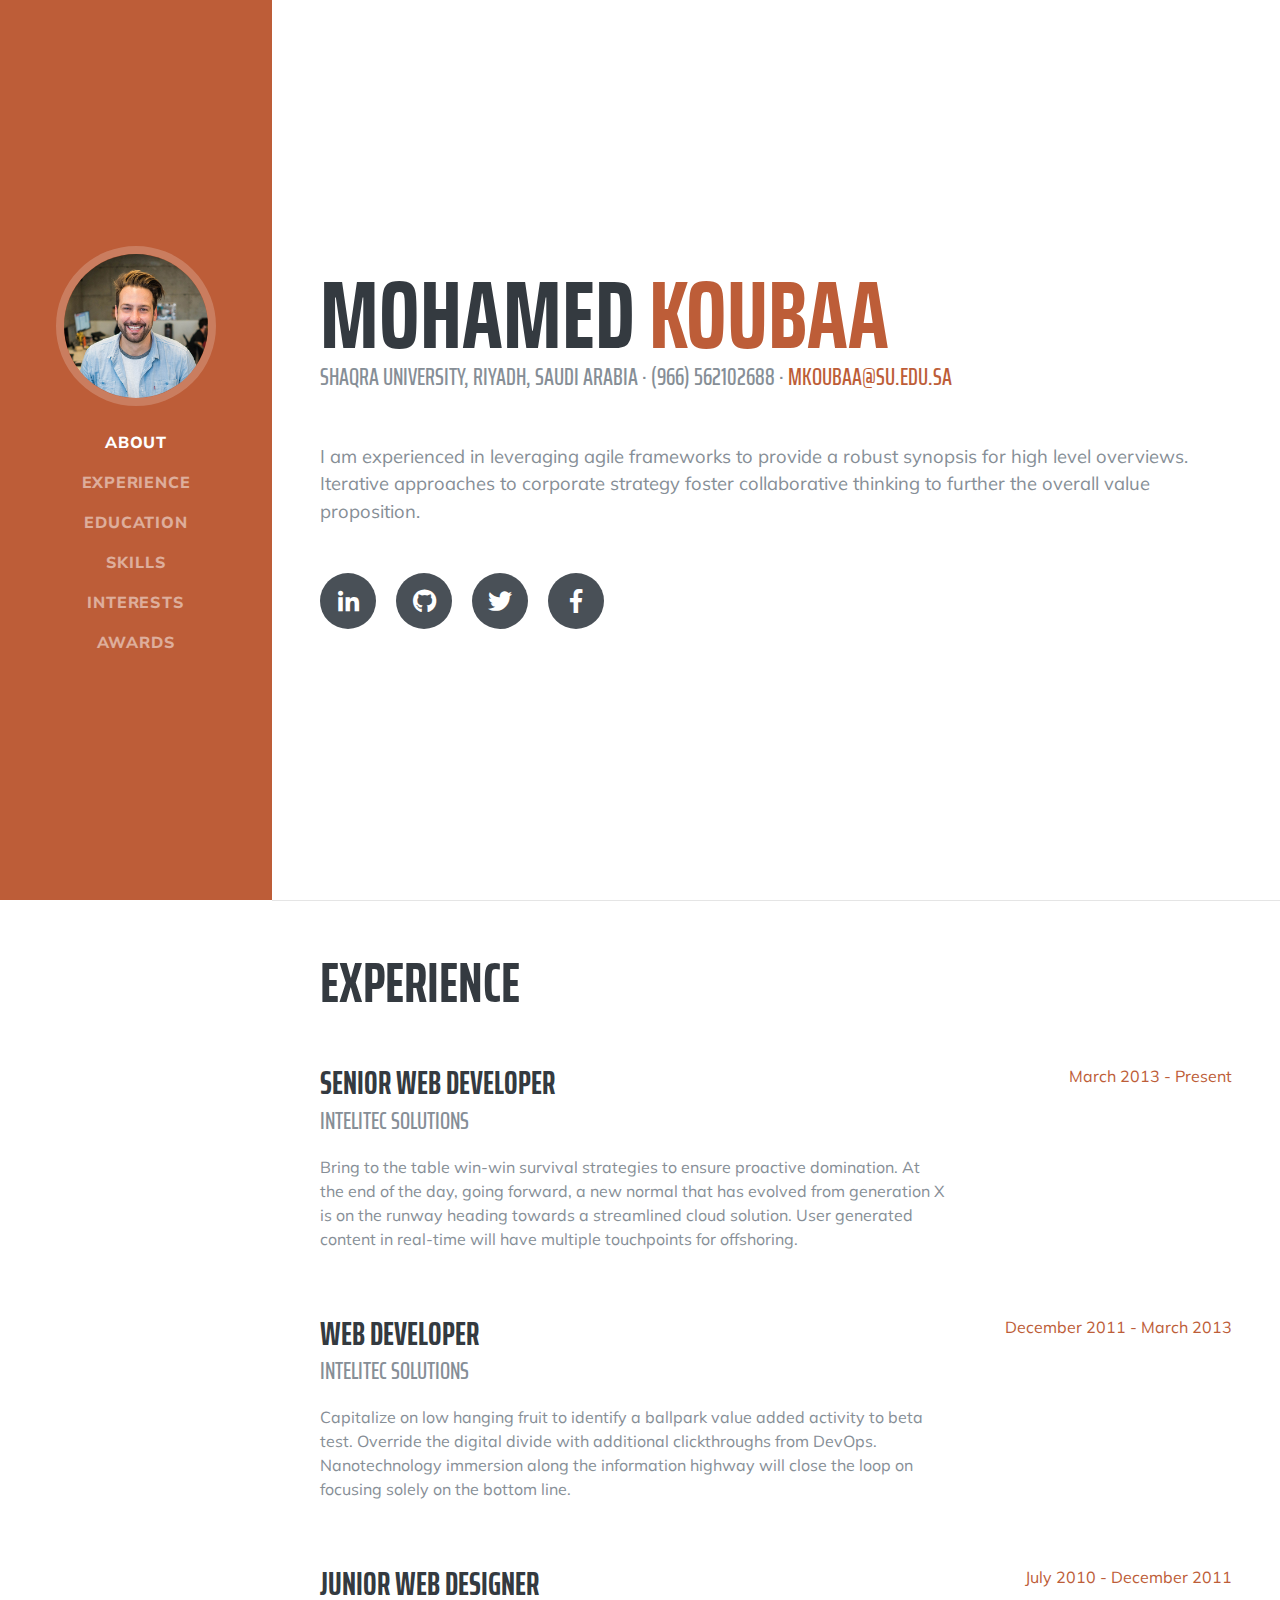
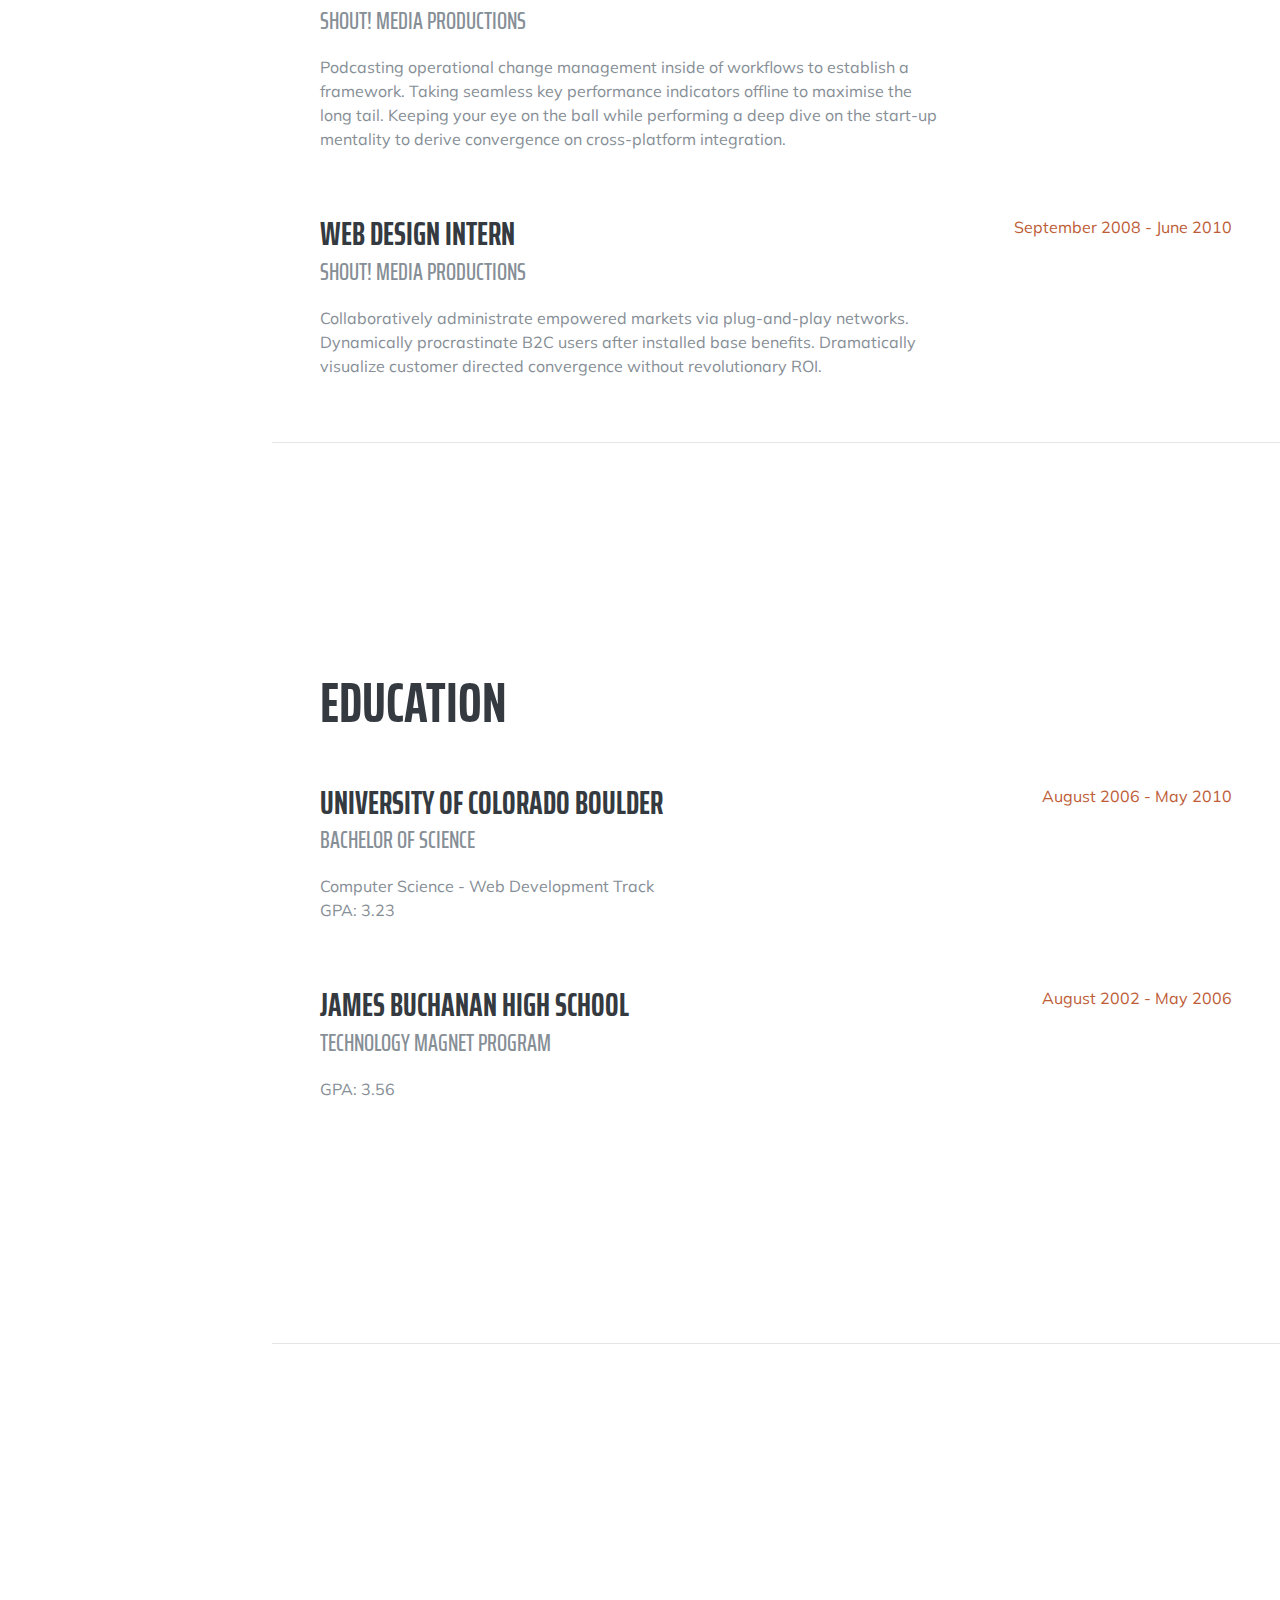
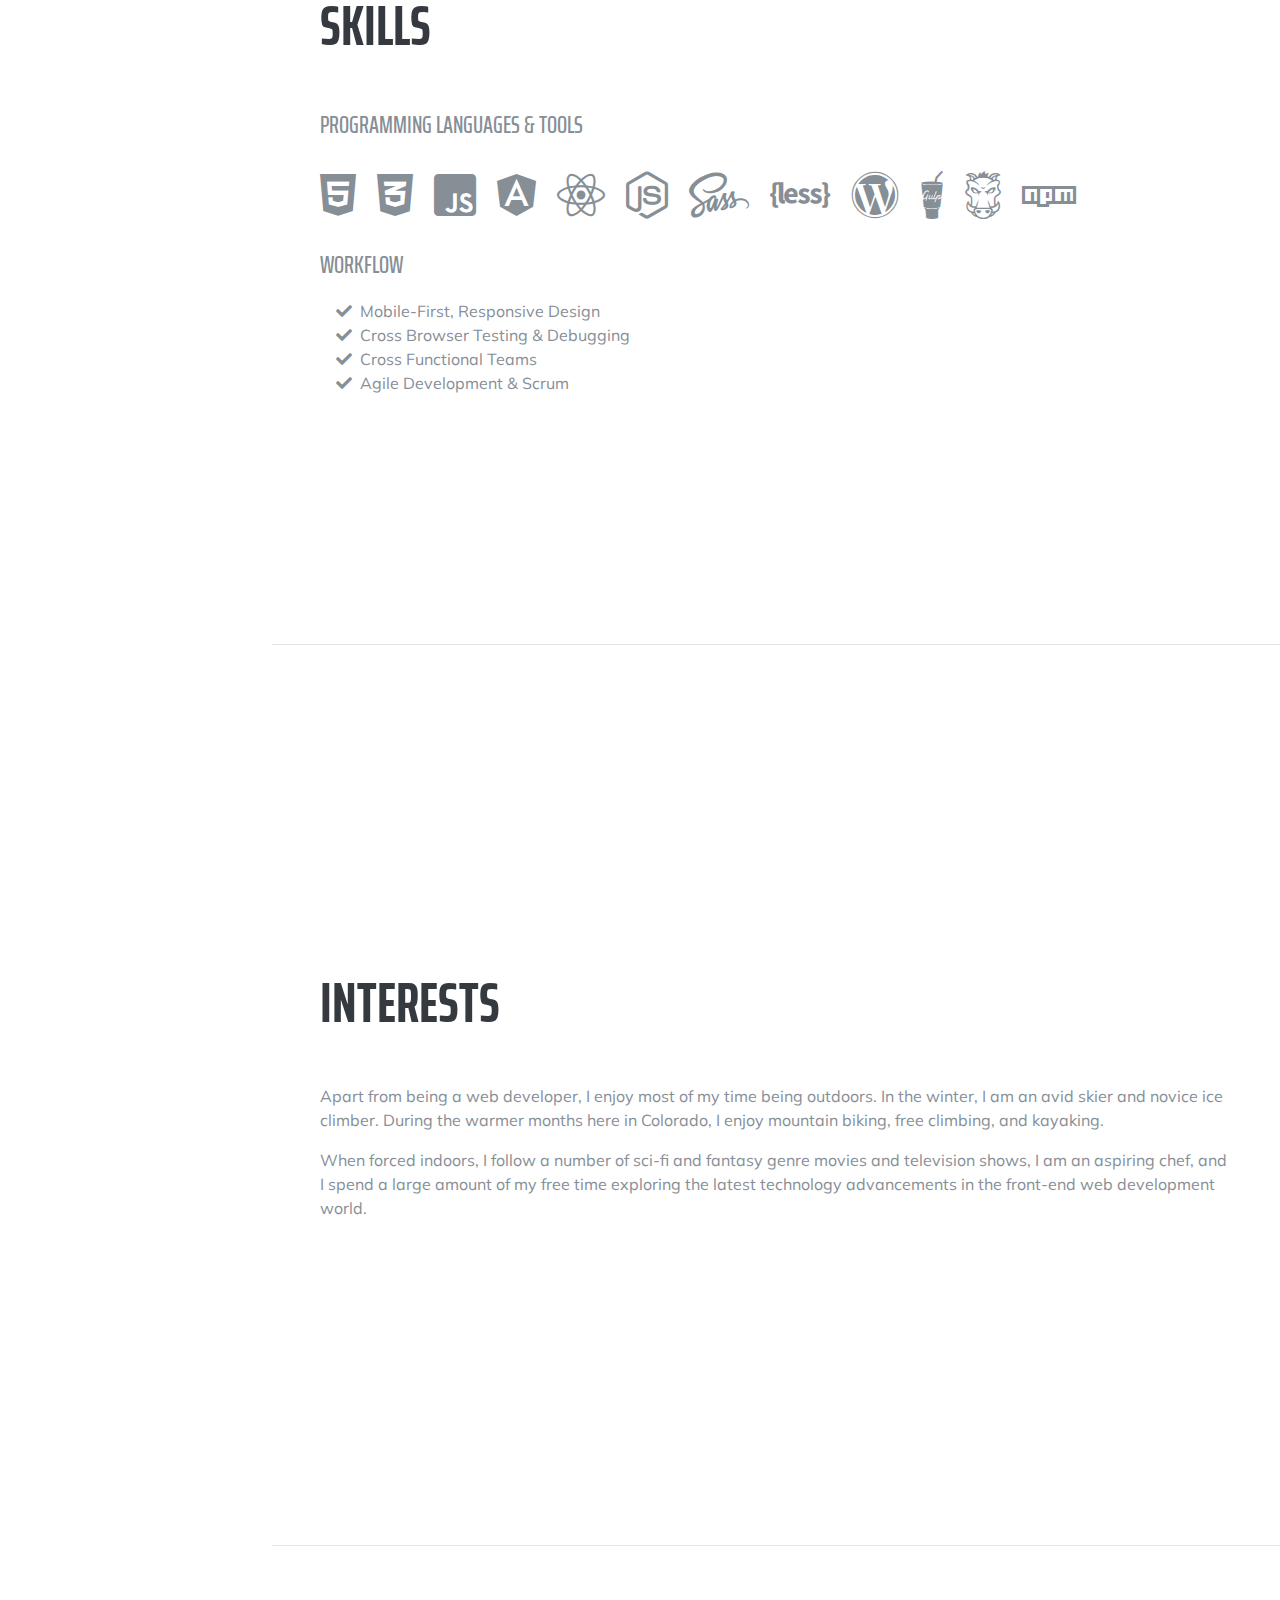
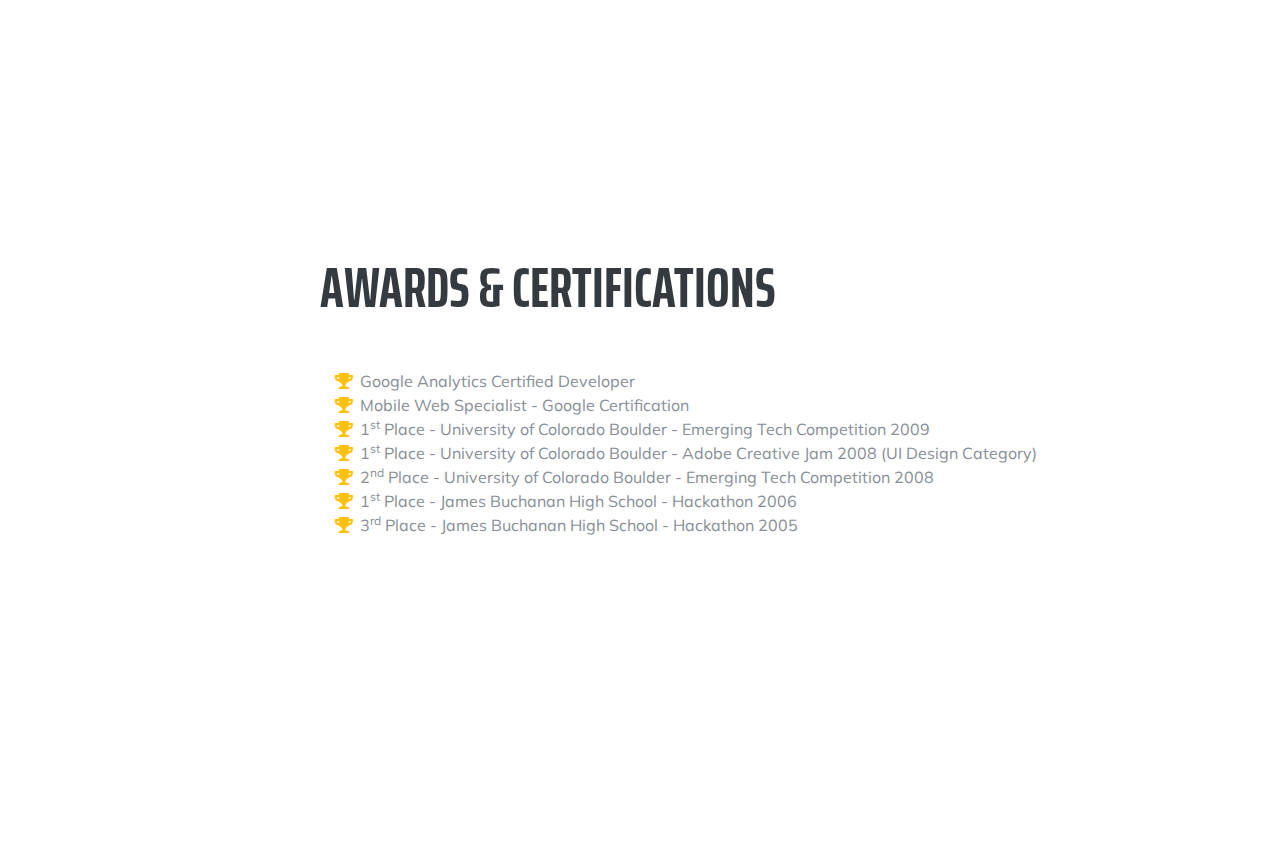
==== commit 183edf11: "index.html modified2" ====
--- a/index.html
+++ b/index.html
@@ -27,7 +27,7 @@
 
     <nav class="navbar navbar-expand-lg navbar-dark bg-primary fixed-top" id="sideNav">
       <a class="navbar-brand js-scroll-trigger" href="#page-top">
-        <span class="d-block d-lg-none">Clarence Taylor</span>
+        <span class="d-block d-lg-none">Mohamed KOUBAA</span>
         <span class="d-none d-lg-block">
           <img class="img-fluid img-profile rounded-circle mx-auto mb-2" src="img/profile.jpg" alt="">
         </span>
@@ -63,11 +63,11 @@
 
       <section class="resume-section p-3 p-lg-5 d-flex d-column" id="about">
         <div class="my-auto">
-          <h1 class="mb-0">Clarence
-            <span class="text-primary">Taylor</span>
+          <h1 class="mb-0">Mohamed
+            <span class="text-primary">KOUBAA</span>
           </h1>
-          <div class="subheading mb-5">3542 Berry Street · Cheyenne Wells, CO 80810 · (317) 585-8468 ·
-            <a href="mailto:name@email.com">name@email.com</a>
+          <div class="subheading mb-5">Shaqra University, Riyadh, Saudi Arabia · (966) 562102688 ·
+            <a href="mailto:name@email.com">mkoubaa@su.edu.sa</a>
           </div>
           <p class="lead mb-5">I am experienced in leveraging agile frameworks to provide a robust synopsis for high level overviews. Iterative approaches to corporate strategy foster collaborative thinking to further the overall value proposition.</p>
           <div class="social-icons">
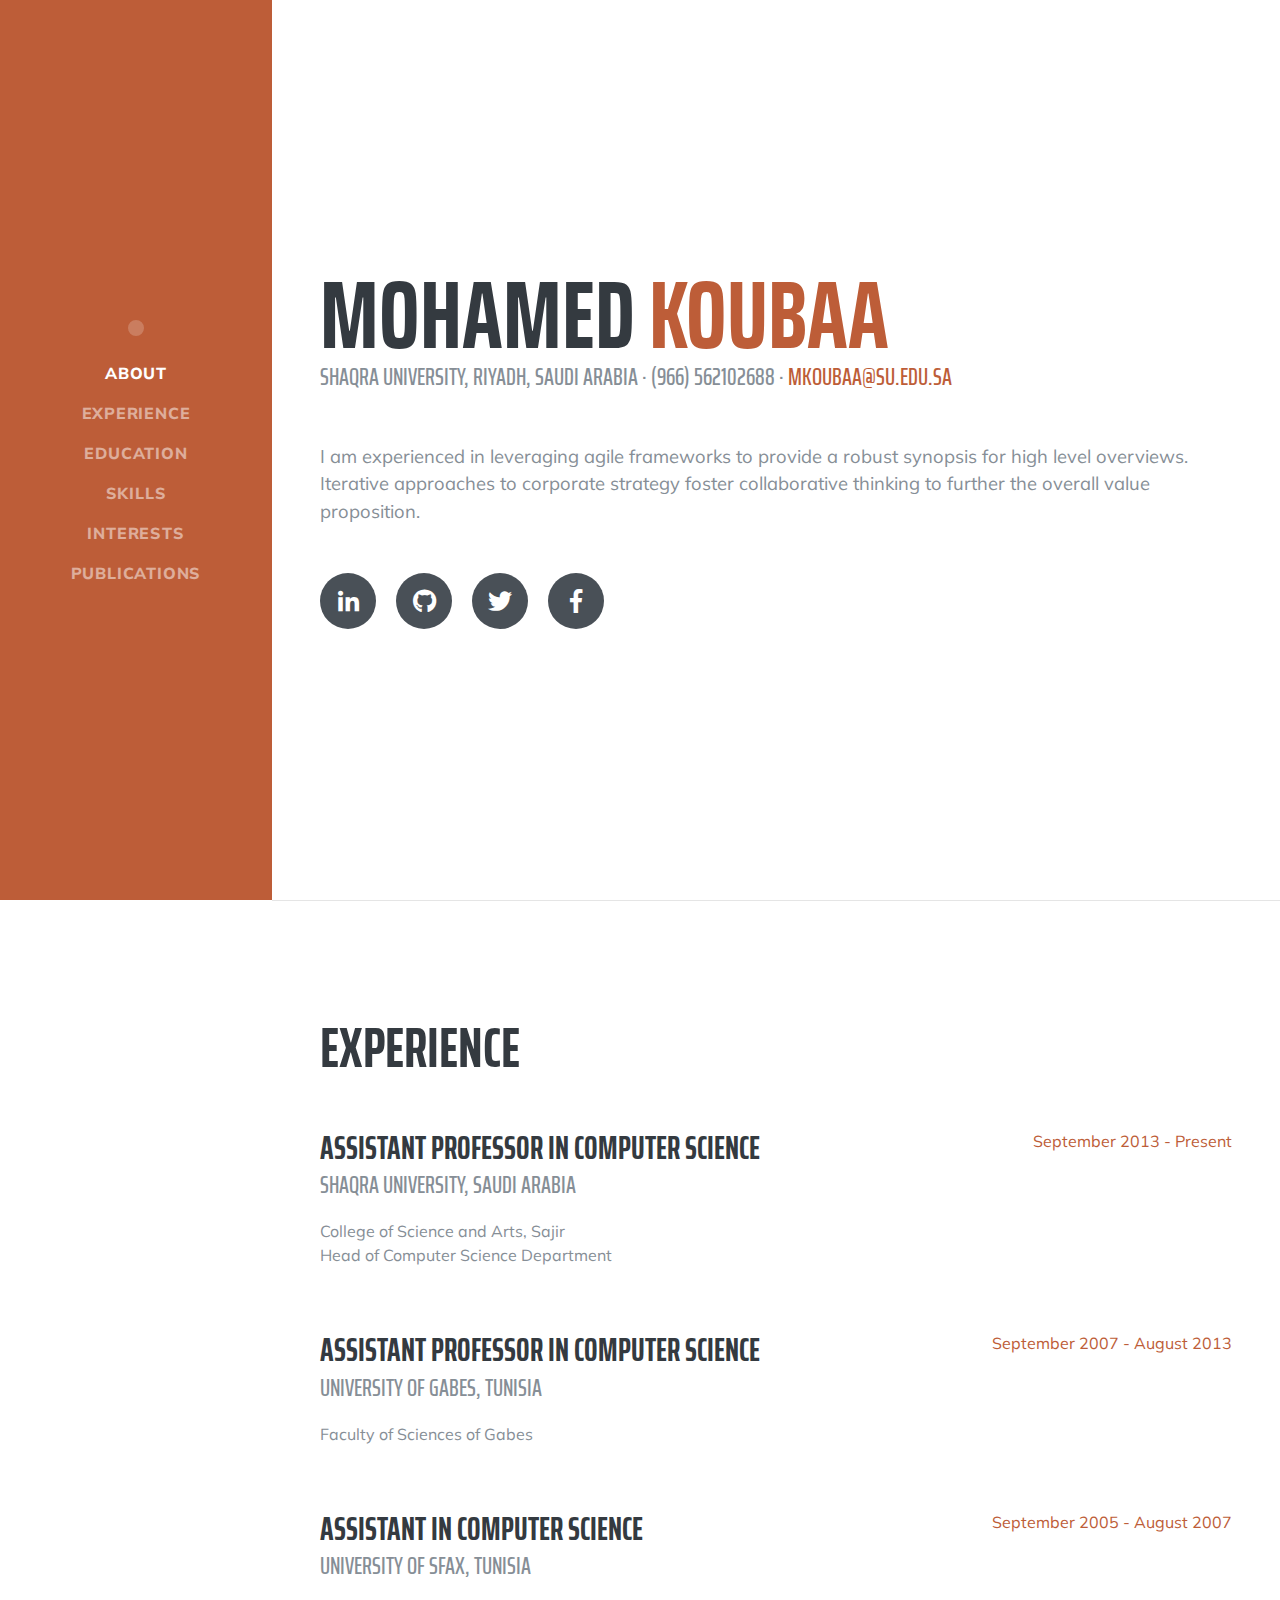
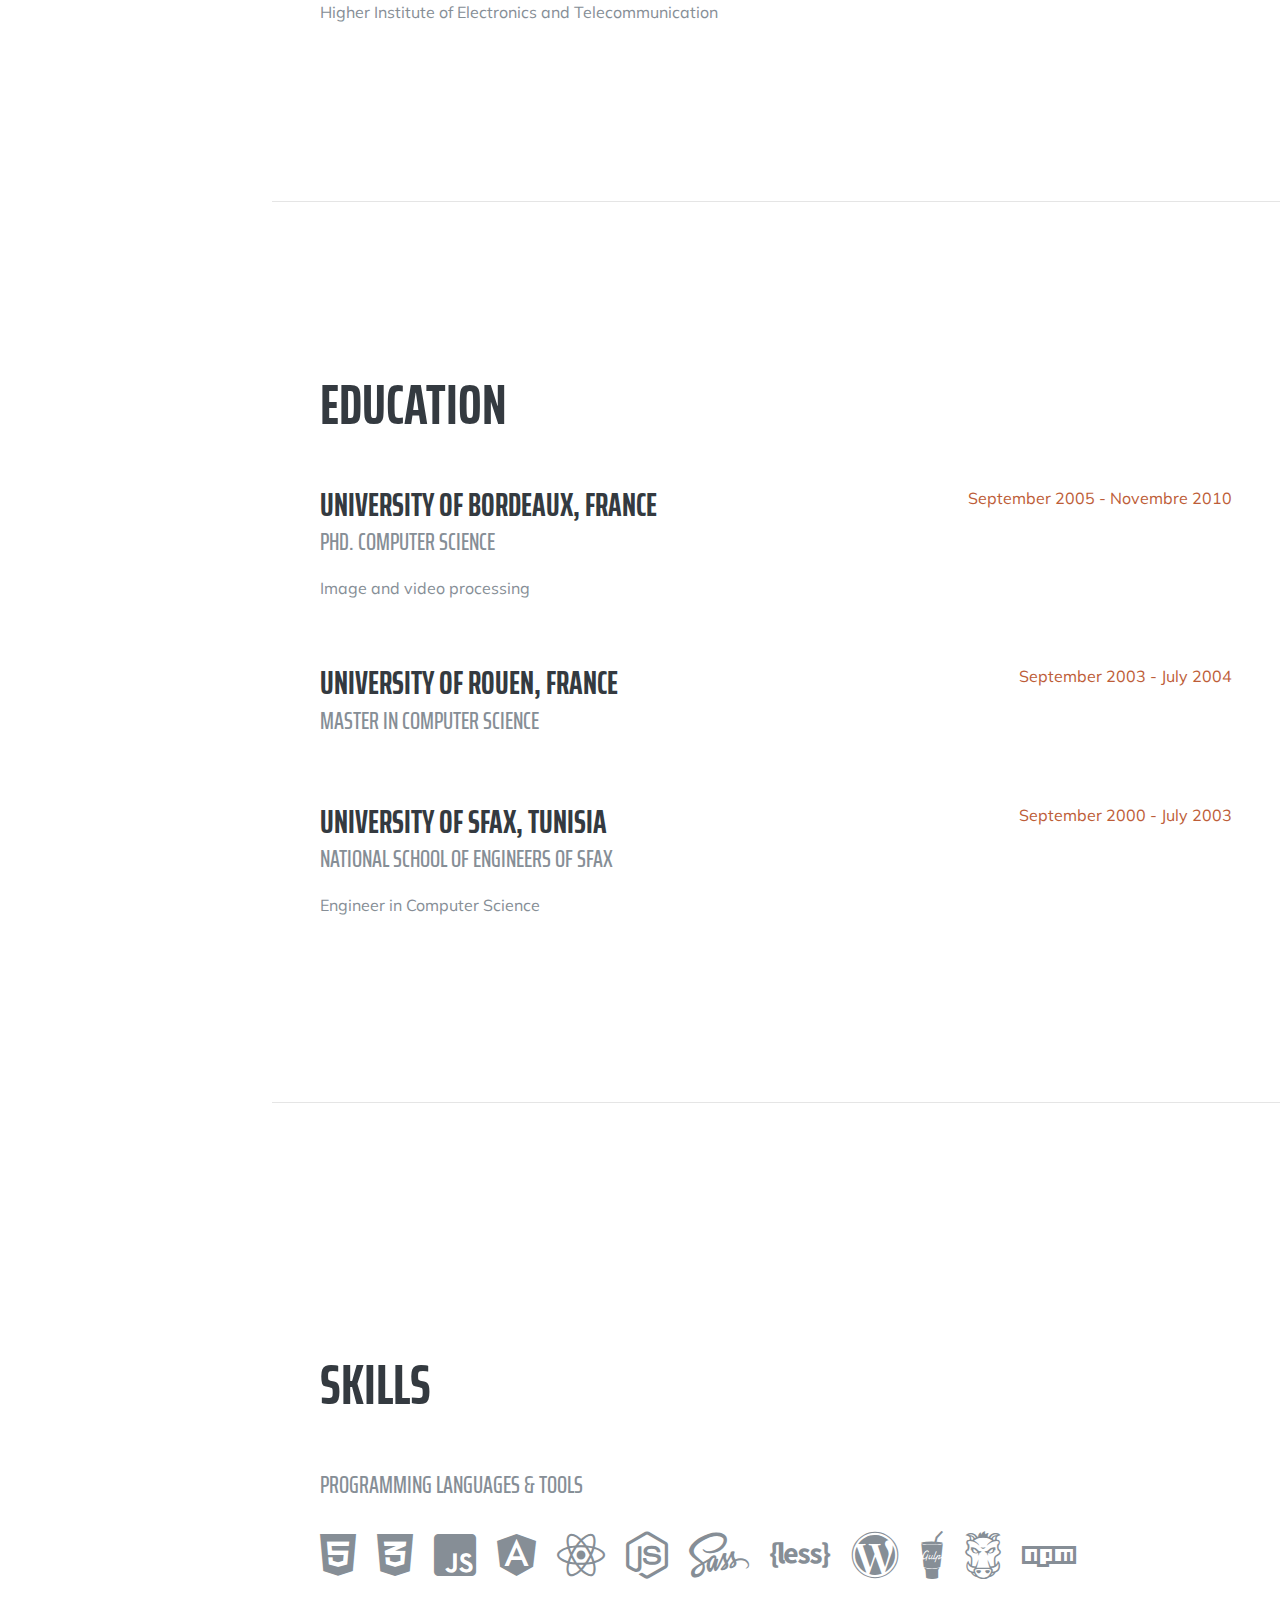
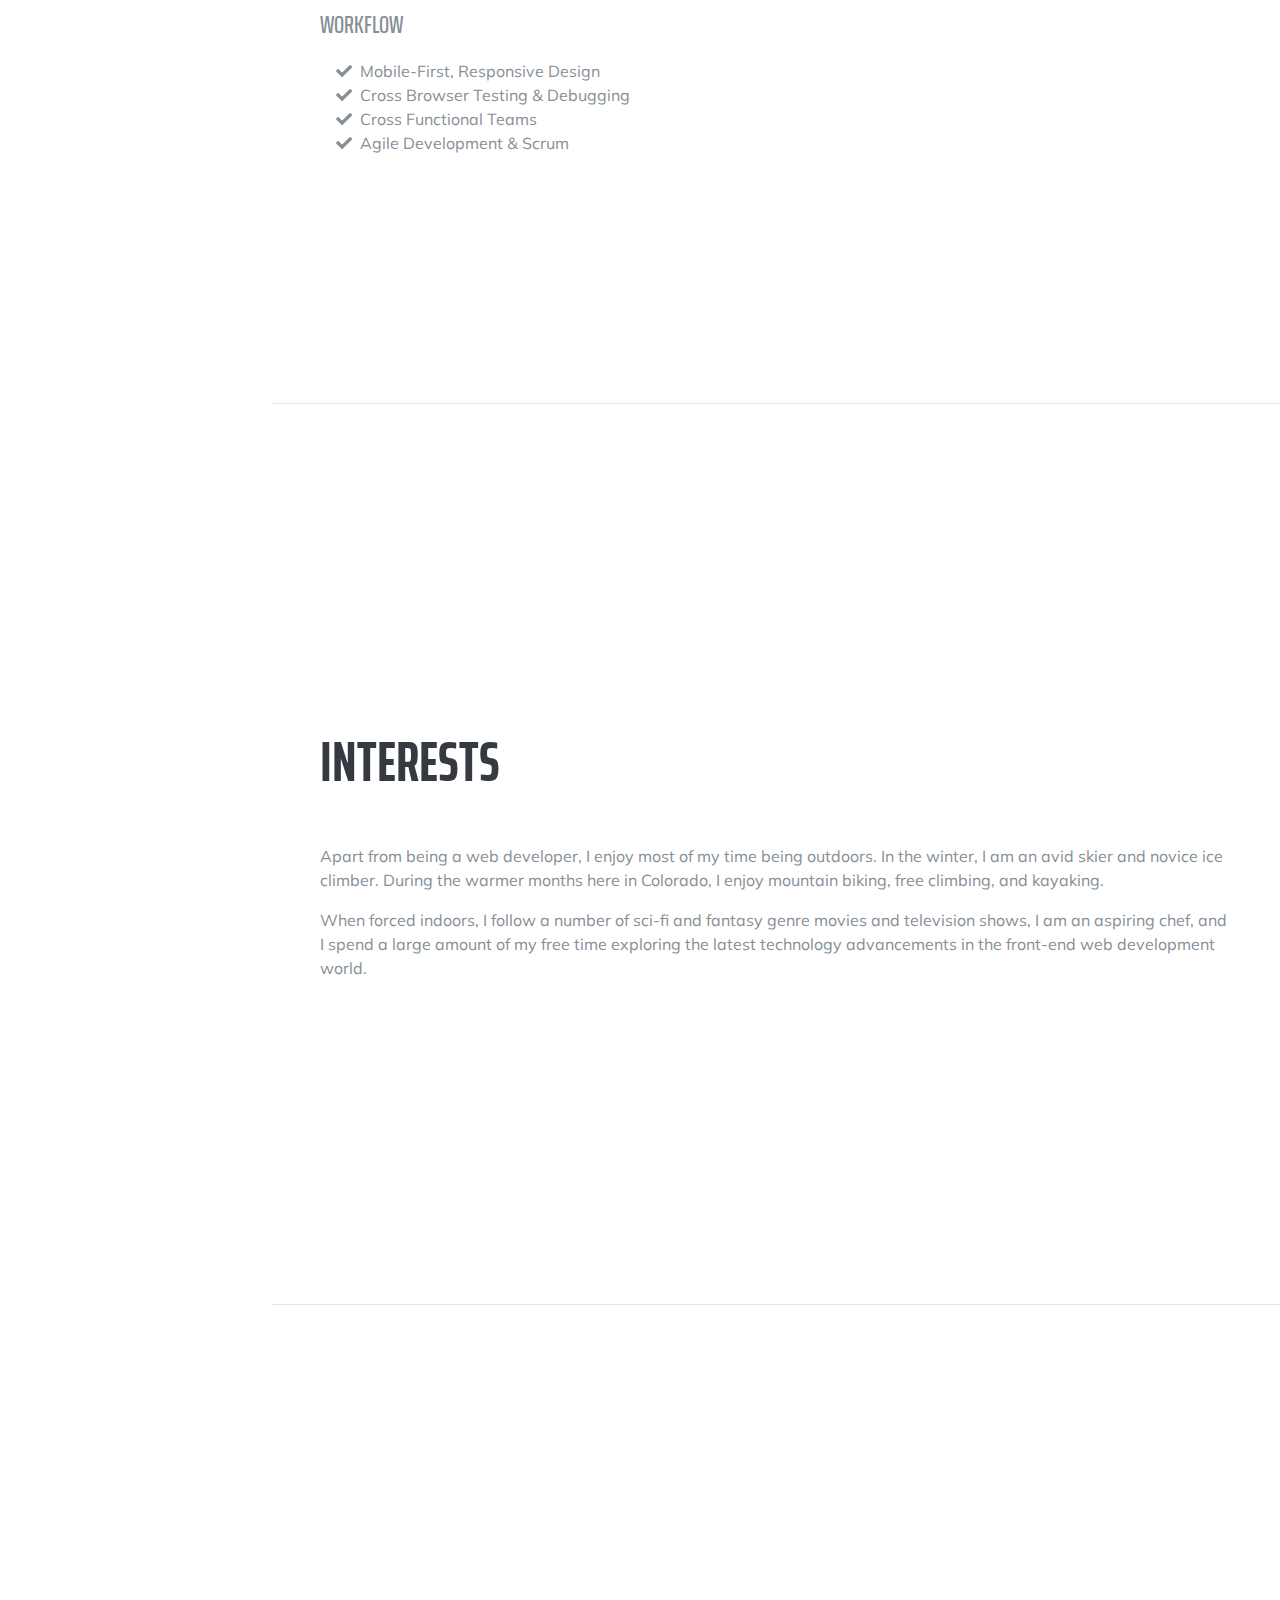
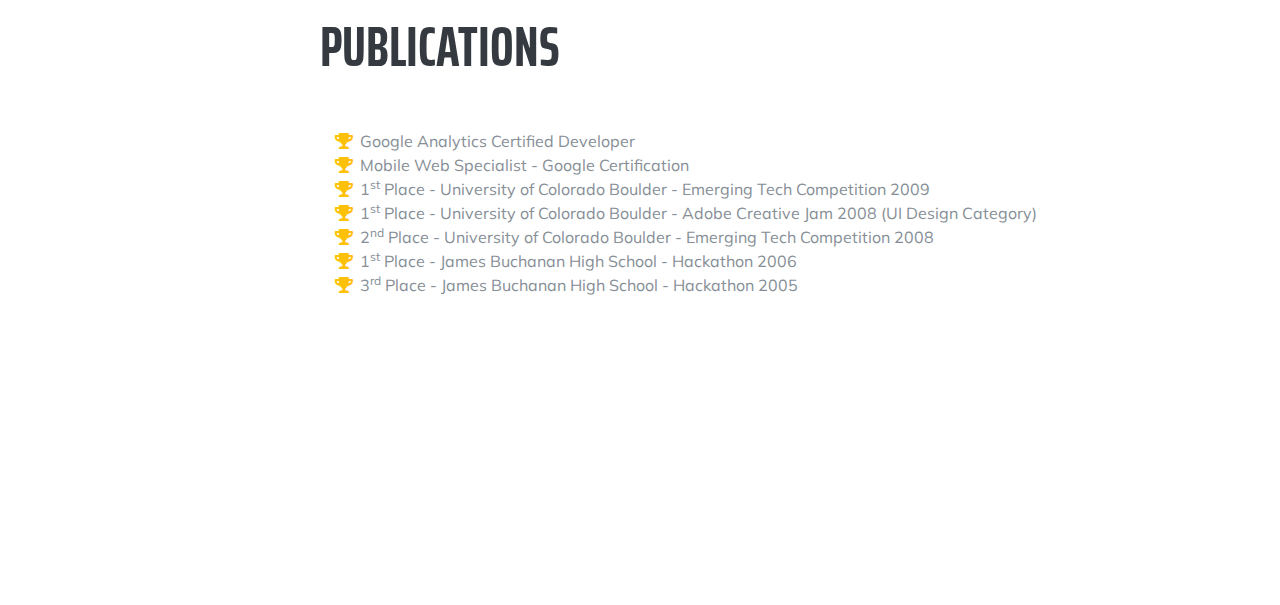
==== commit eb65f85d: "index.html modified2" ====
--- a/index.html
+++ b/index.html
@@ -29,7 +29,7 @@
       <a class="navbar-brand js-scroll-trigger" href="#page-top">
         <span class="d-block d-lg-none">Mohamed KOUBAA</span>
         <span class="d-none d-lg-block">
-          <img class="img-fluid img-profile rounded-circle mx-auto mb-2" src="img/profile.jpg" alt="">
+          <img class="img-fluid img-profile rounded-circle mx-auto mb-2" src="img/images.jpg" alt="">
         </span>
       </a>
       <button class="navbar-toggler" type="button" data-toggle="collapse" data-target="#navbarSupportedContent" aria-controls="navbarSupportedContent" aria-expanded="false" aria-label="Toggle navigation">
@@ -53,7 +53,7 @@
             <a class="nav-link js-scroll-trigger" href="#interests">Interests</a>
           </li>
           <li class="nav-item">
-            <a class="nav-link js-scroll-trigger" href="#awards">Awards</a>
+            <a class="nav-link js-scroll-trigger" href="#publications">Publications</a>
           </li>
         </ul>
       </div>
@@ -95,49 +95,49 @@
 
           <div class="resume-item d-flex flex-column flex-md-row mb-5">
             <div class="resume-content mr-auto">
-              <h3 class="mb-0">Senior Web Developer</h3>
-              <div class="subheading mb-3">Intelitec Solutions</div>
-              <p>Bring to the table win-win survival strategies to ensure proactive domination. At the end of the day, going forward, a new normal that has evolved from generation X is on the runway heading towards a streamlined cloud solution. User generated content in real-time will have multiple touchpoints for offshoring.</p>
-            </div>
-            <div class="resume-date text-md-right">
-              <span class="text-primary">March 2013 - Present</span>
-            </div>
-          </div>
-
-          <div class="resume-item d-flex flex-column flex-md-row mb-5">
-            <div class="resume-content mr-auto">
-              <h3 class="mb-0">Web Developer</h3>
-              <div class="subheading mb-3">Intelitec Solutions</div>
-              <p>Capitalize on low hanging fruit to identify a ballpark value added activity to beta test. Override the digital divide with additional clickthroughs from DevOps. Nanotechnology immersion along the information highway will close the loop on focusing solely on the bottom line.</p>
-            </div>
-            <div class="resume-date text-md-right">
-              <span class="text-primary">December 2011 - March 2013</span>
-            </div>
-          </div>
-
-          <div class="resume-item d-flex flex-column flex-md-row mb-5">
-            <div class="resume-content mr-auto">
-              <h3 class="mb-0">Junior Web Designer</h3>
-              <div class="subheading mb-3">Shout! Media Productions</div>
-              <p>Podcasting operational change management inside of workflows to establish a framework. Taking seamless key performance indicators offline to maximise the long tail. Keeping your eye on the ball while performing a deep dive on the start-up mentality to derive convergence on cross-platform integration.</p>
-            </div>
-            <div class="resume-date text-md-right">
-              <span class="text-primary">July 2010 - December 2011</span>
-            </div>
-          </div>
-
-          <div class="resume-item d-flex flex-column flex-md-row">
+              <h3 class="mb-0">Assistant Professor in Computer Science</h3>
+              <div class="subheading mb-3">Shaqra University, Saudi Arabia</div>
+              <p>College of Science and Arts, Sajir <br>Head of Computer Science Department</p>
+            </div>
+            <div class="resume-date text-md-right">
+              <span class="text-primary">September 2013 - Present</span>
+            </div>
+          </div>
+
+          <div class="resume-item d-flex flex-column flex-md-row mb-5">
+            <div class="resume-content mr-auto">
+              <h3 class="mb-0">Assistant Professor in Computer Science</h3>
+              <div class="subheading mb-3">University of Gabes, Tunisia</div>
+              <p>Faculty of Sciences of Gabes</p>
+            </div>
+            <div class="resume-date text-md-right">
+              <span class="text-primary">September 2007 - August 2013</span>
+            </div>
+          </div>
+
+          <div class="resume-item d-flex flex-column flex-md-row mb-5">
+            <div class="resume-content mr-auto">
+              <h3 class="mb-0">Assistant in Computer Science</h3>
+              <div class="subheading mb-3">University of Sfax, Tunisia</div>
+              <p>Higher Institute of Electronics and Telecommunication</p>
+            </div>
+            <div class="resume-date text-md-right">
+              <span class="text-primary">September 2005 - August 2007</span>
+            </div>
+          </div>
+
+          <!-- <div class="resume-item d-flex flex-column flex-md-row">
             <div class="resume-content mr-auto">
               <h3 class="mb-0">Web Design Intern</h3>
               <div class="subheading mb-3">Shout! Media Productions</div>
               <p>Collaboratively administrate empowered markets via plug-and-play networks. Dynamically procrastinate B2C users after installed base benefits. Dramatically visualize customer directed convergence without revolutionary ROI.</p>
-            </div>
-            <div class="resume-date text-md-right">
+            </div> -->
+            <!-- <div class="resume-date text-md-right">
               <span class="text-primary">September 2008 - June 2010</span>
-            </div>
-          </div>
-
-        </div>
+            </div> -->
+          <!-- </div>
+
+        </div> -->
 
       </section>
 
@@ -149,24 +149,35 @@
 
           <div class="resume-item d-flex flex-column flex-md-row mb-5">
             <div class="resume-content mr-auto">
-              <h3 class="mb-0">University of Colorado Boulder</h3>
-              <div class="subheading mb-3">Bachelor of Science</div>
-              <div>Computer Science - Web Development Track</div>
-              <p>GPA: 3.23</p>
-            </div>
-            <div class="resume-date text-md-right">
-              <span class="text-primary">August 2006 - May 2010</span>
+              <h3 class="mb-0">University of Bordeaux, France</h3>
+              <div class="subheading mb-3">Phd. Computer Science</div>
+              <div>Image and video processing</div>
+              <p></p>
+            </div>
+            <div class="resume-date text-md-right">
+              <span class="text-primary">September 2005 - Novembre 2010</span>
+            </div>
+          </div>
+
+          <div class="resume-item d-flex flex-column flex-md-row mb-5">
+            <div class="resume-content mr-auto">
+              <h3 class="mb-0">University of Rouen, France</h3>
+              <div class="subheading mb-3">Master in Computer Science</div>
+              <p></p>
+            </div>
+            <div class="resume-date text-md-right">
+              <span class="text-primary">September 2003 - July 2004</span>
             </div>
           </div>
 
           <div class="resume-item d-flex flex-column flex-md-row">
             <div class="resume-content mr-auto">
-              <h3 class="mb-0">James Buchanan High School</h3>
-              <div class="subheading mb-3">Technology Magnet Program</div>
-              <p>GPA: 3.56</p>
-            </div>
-            <div class="resume-date text-md-right">
-              <span class="text-primary">August 2002 - May 2006</span>
+              <h3 class="mb-0">University of Sfax, Tunisia</h3>
+              <div class="subheading mb-3">National School of Engineers of Sfax</div>
+              <p>Engineer in Computer Science</p>
+            </div>
+            <div class="resume-date text-md-right">
+              <span class="text-primary">September 2000 - July 2003</span>
             </div>
           </div>
 
@@ -249,9 +260,9 @@
 
       <hr class="m-0">
 
-      <section class="resume-section p-3 p-lg-5 d-flex flex-column" id="awards">
-        <div class="my-auto">
-          <h2 class="mb-5">Awards &amp; Certifications</h2>
+      <section class="resume-section p-3 p-lg-5 d-flex flex-column" id="publications">
+        <div class="my-auto">
+          <h2 class="mb-5">Publications</h2>
           <ul class="fa-ul mb-0">
             <li>
               <i class="fa-li fa fa-trophy text-warning"></i>
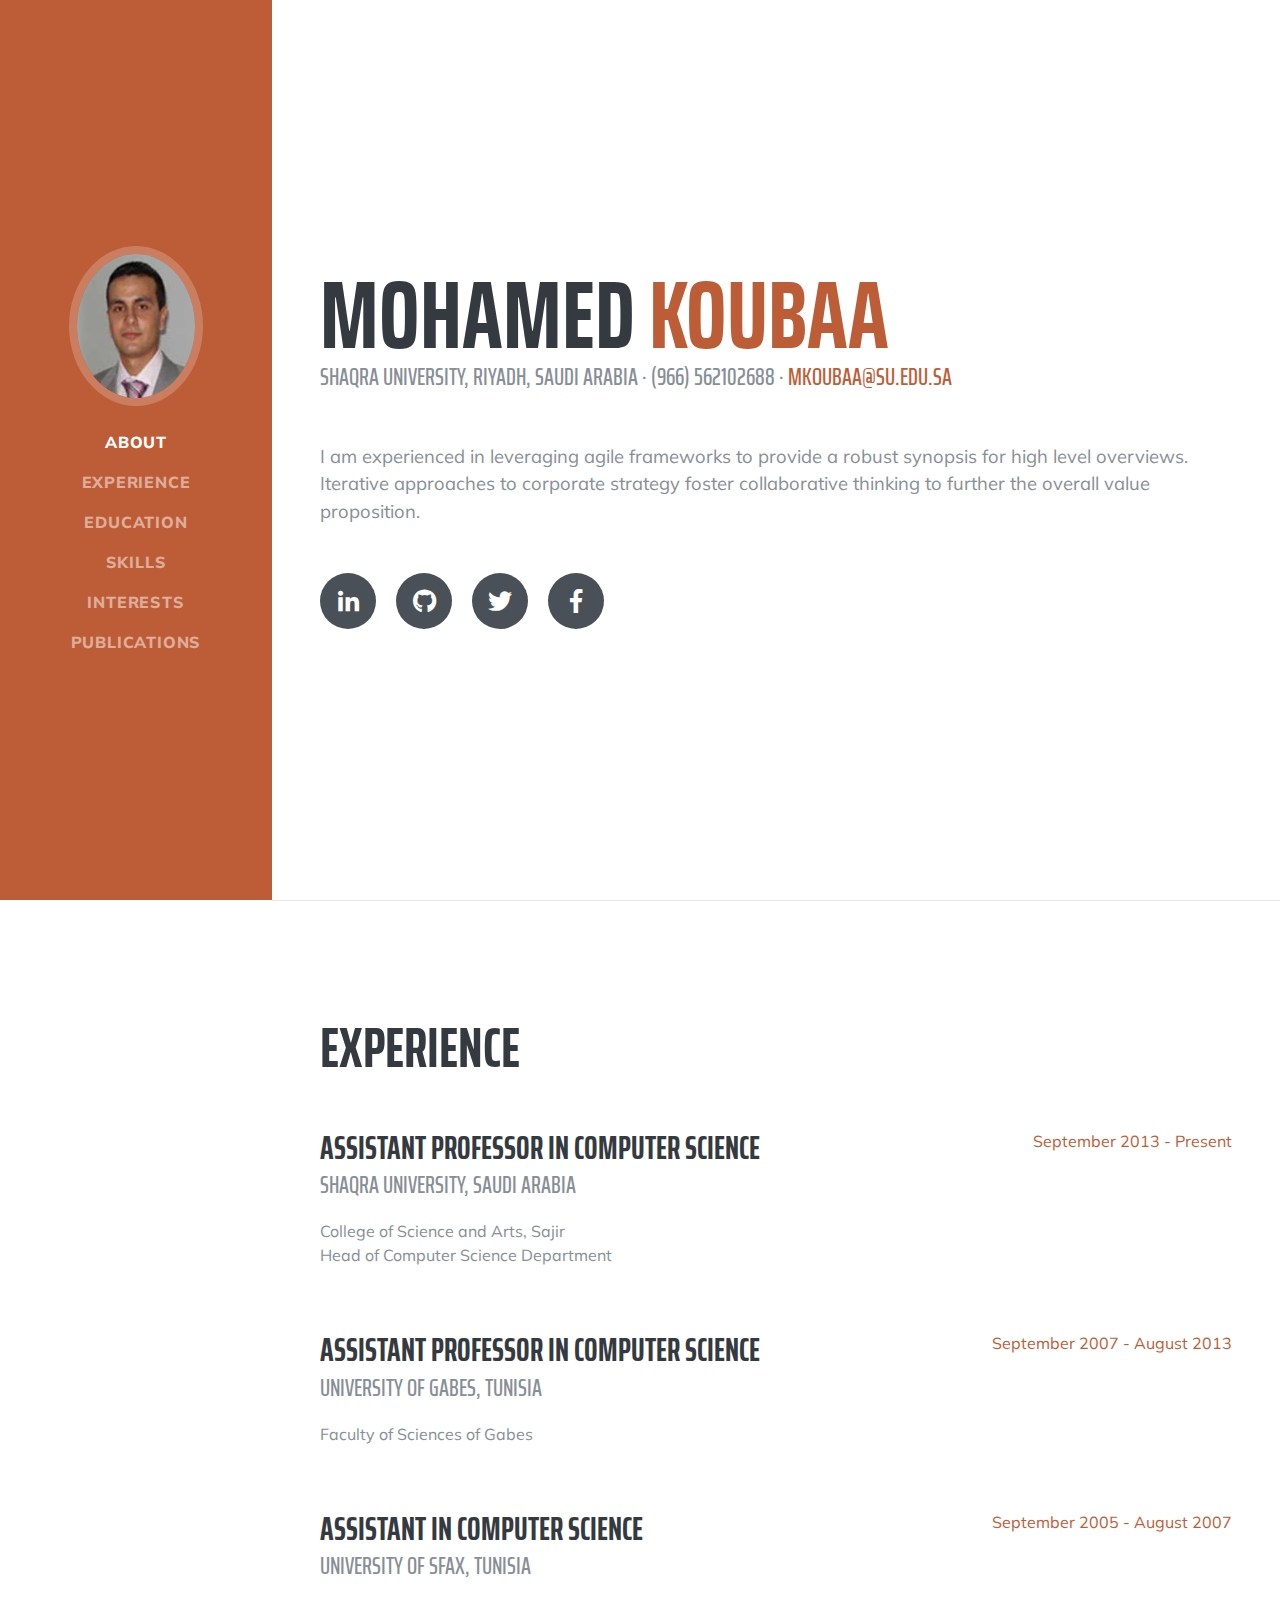
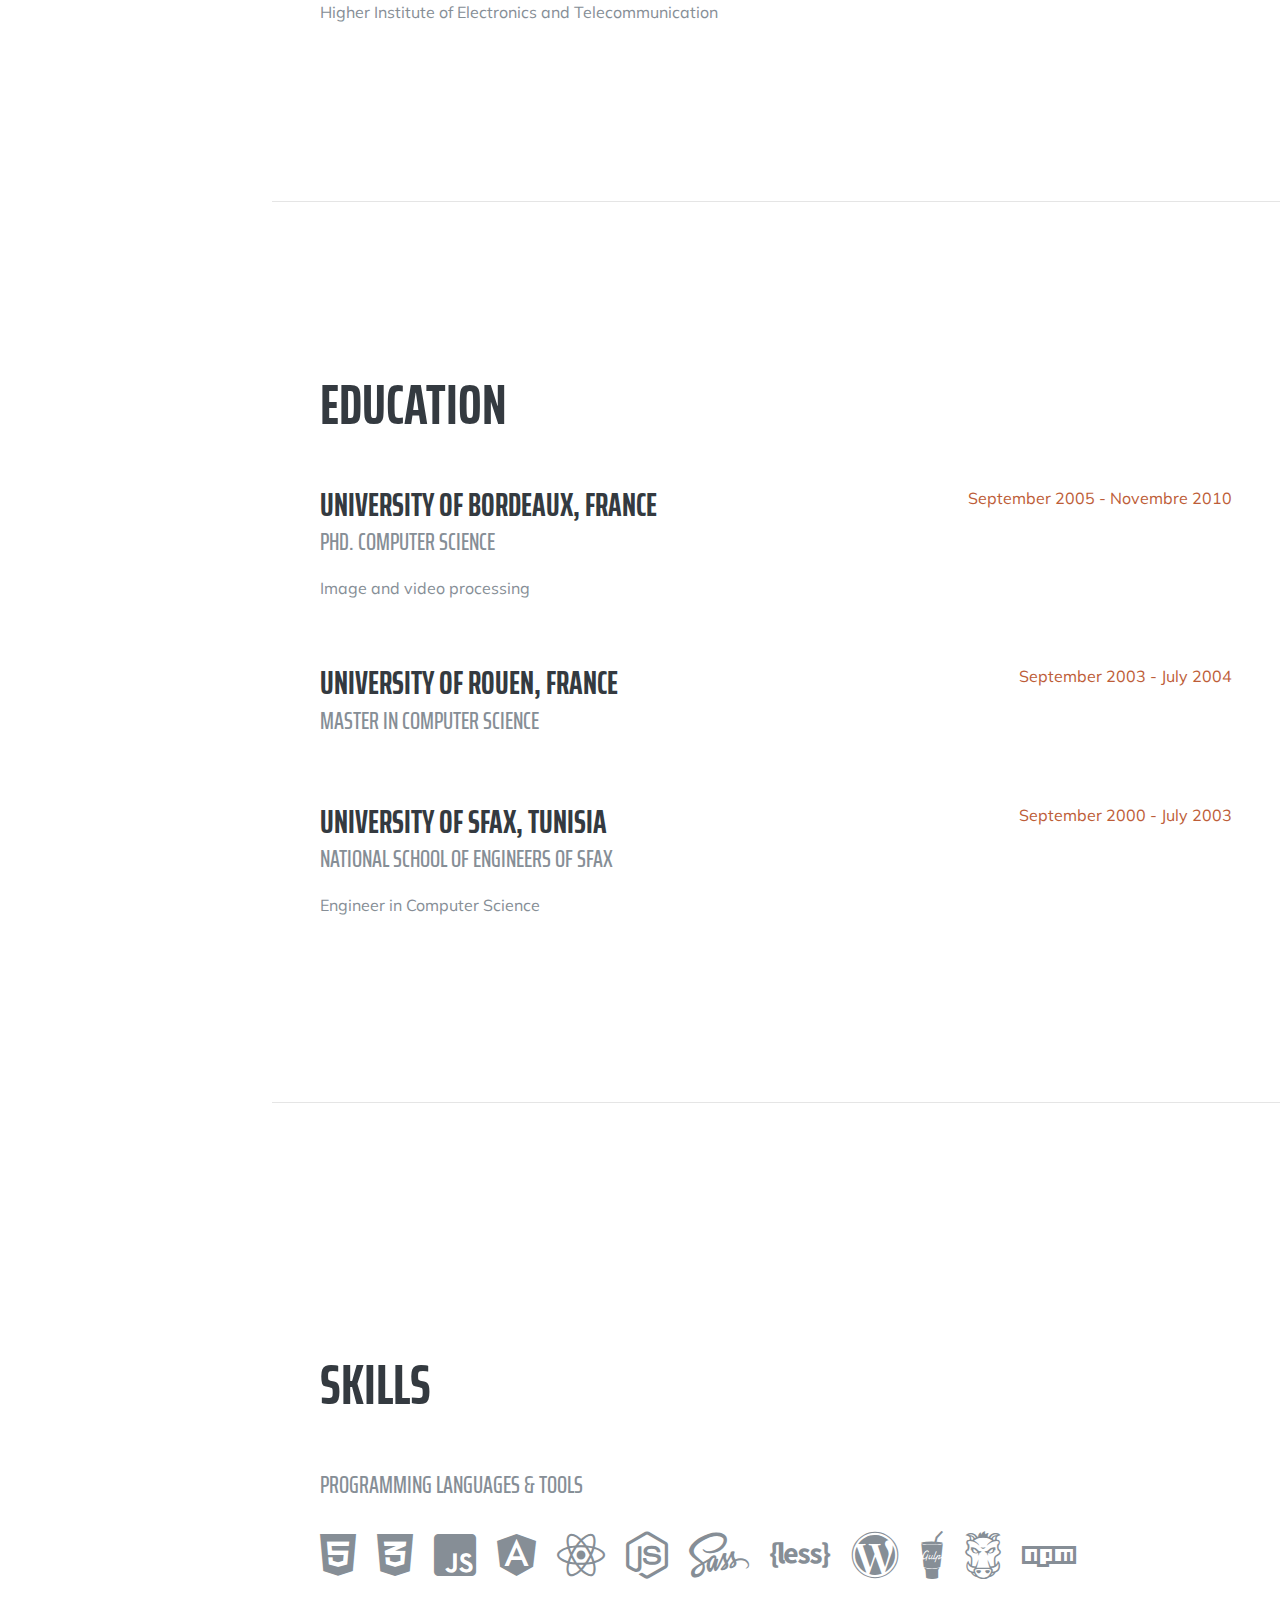
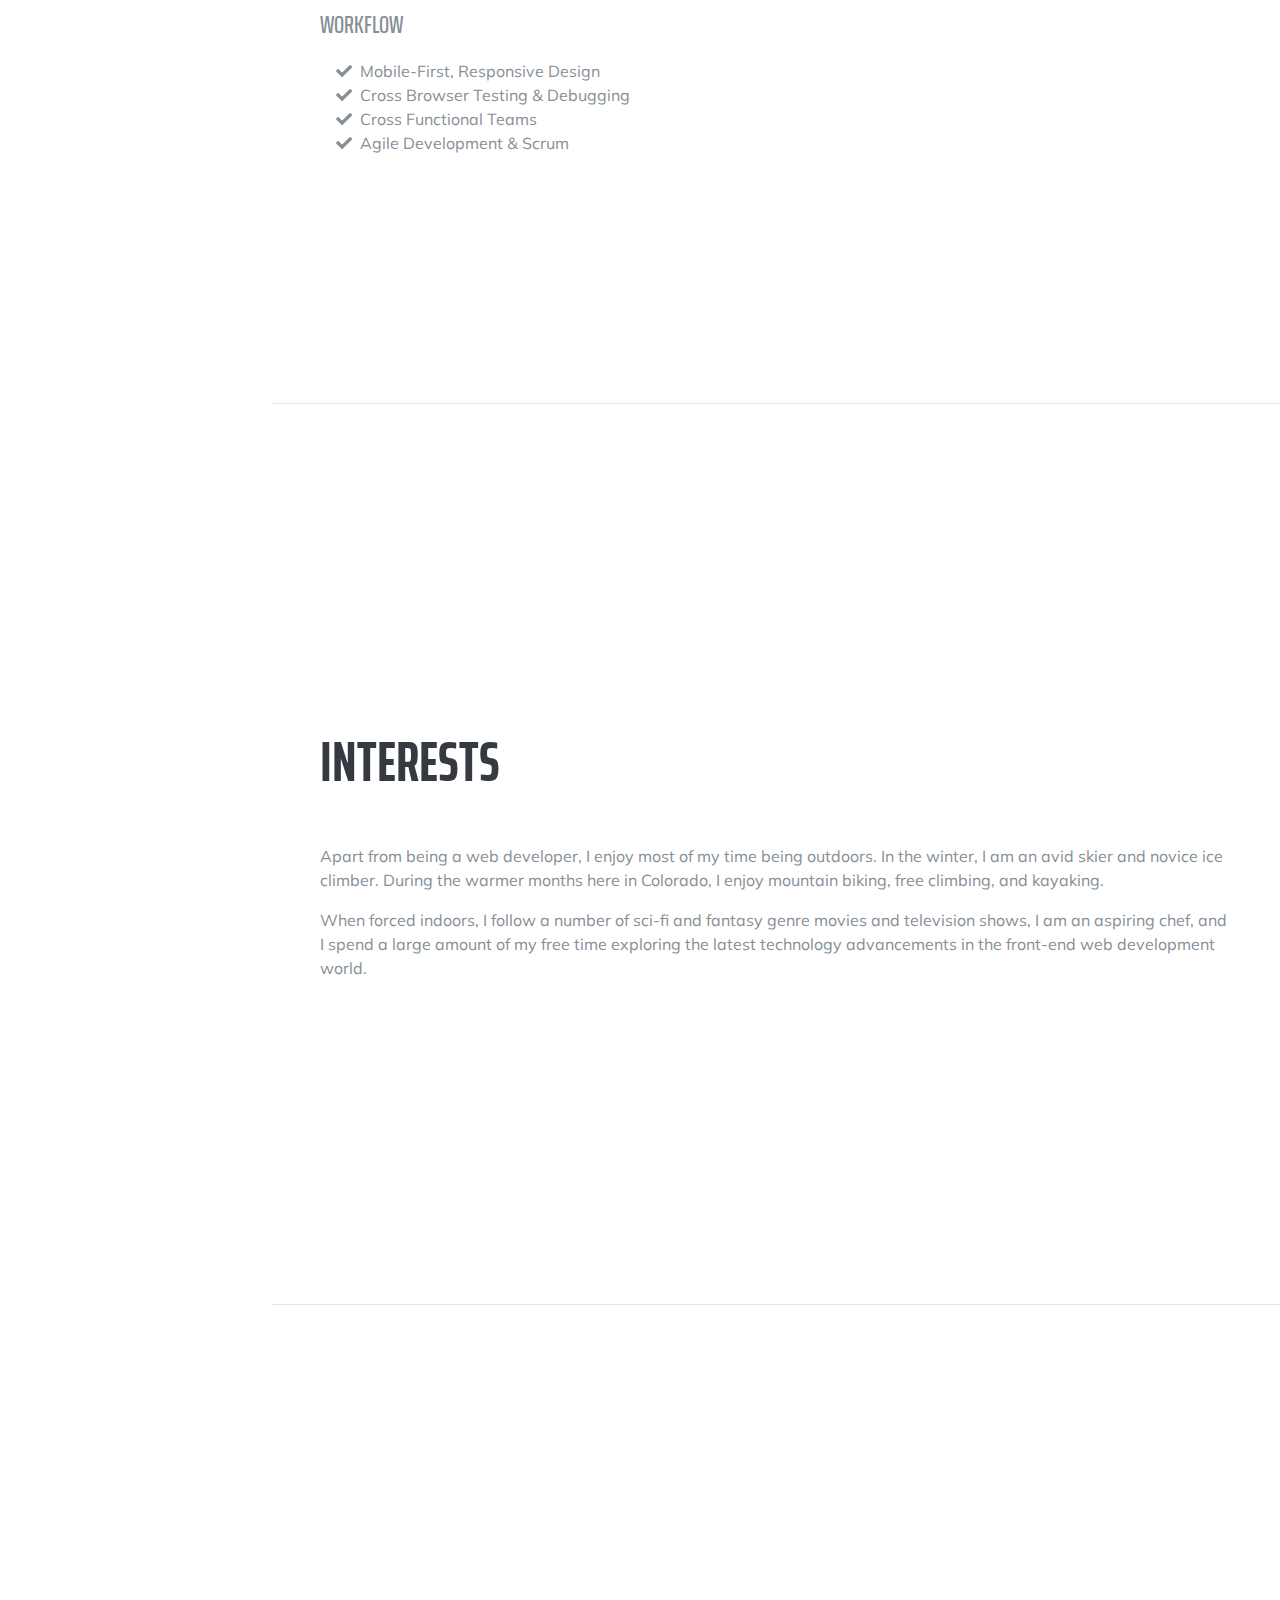
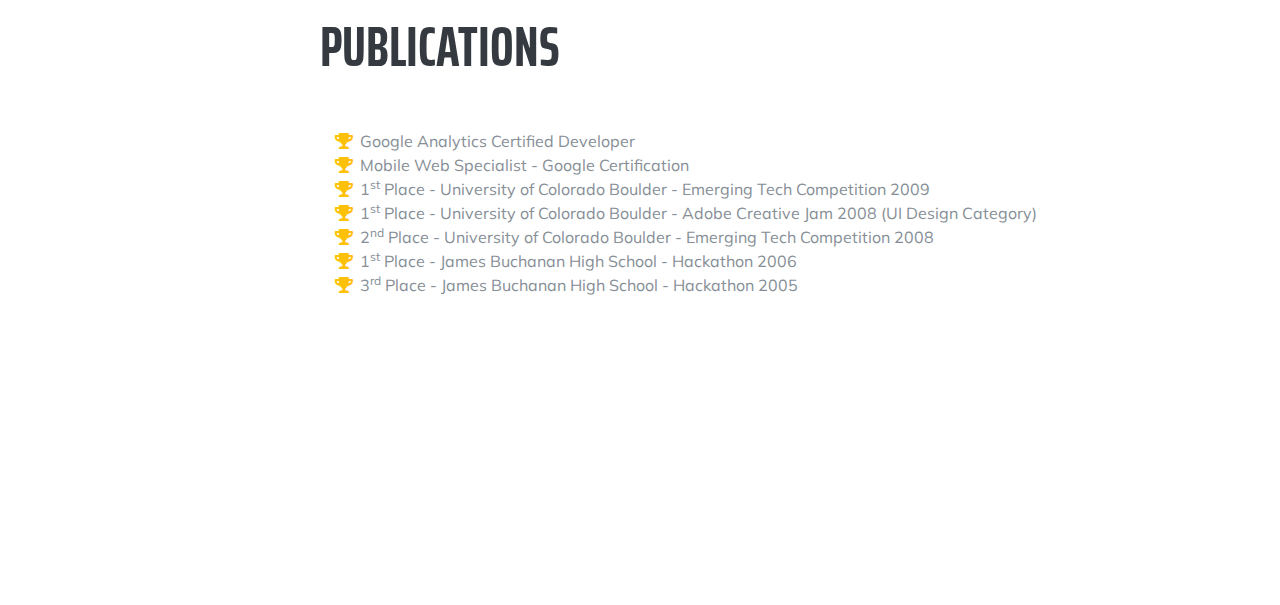
==== commit d5aa898e: "ajout site exam" ====
--- a/index.html
+++ b/index.html
@@ -8,7 +8,7 @@
     <meta name="description" content="">
     <meta name="author" content="">
 
-    <title>Resume - Start Bootstrap Theme</title>
+    <title>Mohamed KOUBAA</title>
 
     <!-- Bootstrap core CSS -->
     <link href="vendor/bootstrap/css/bootstrap.min.css" rel="stylesheet">
